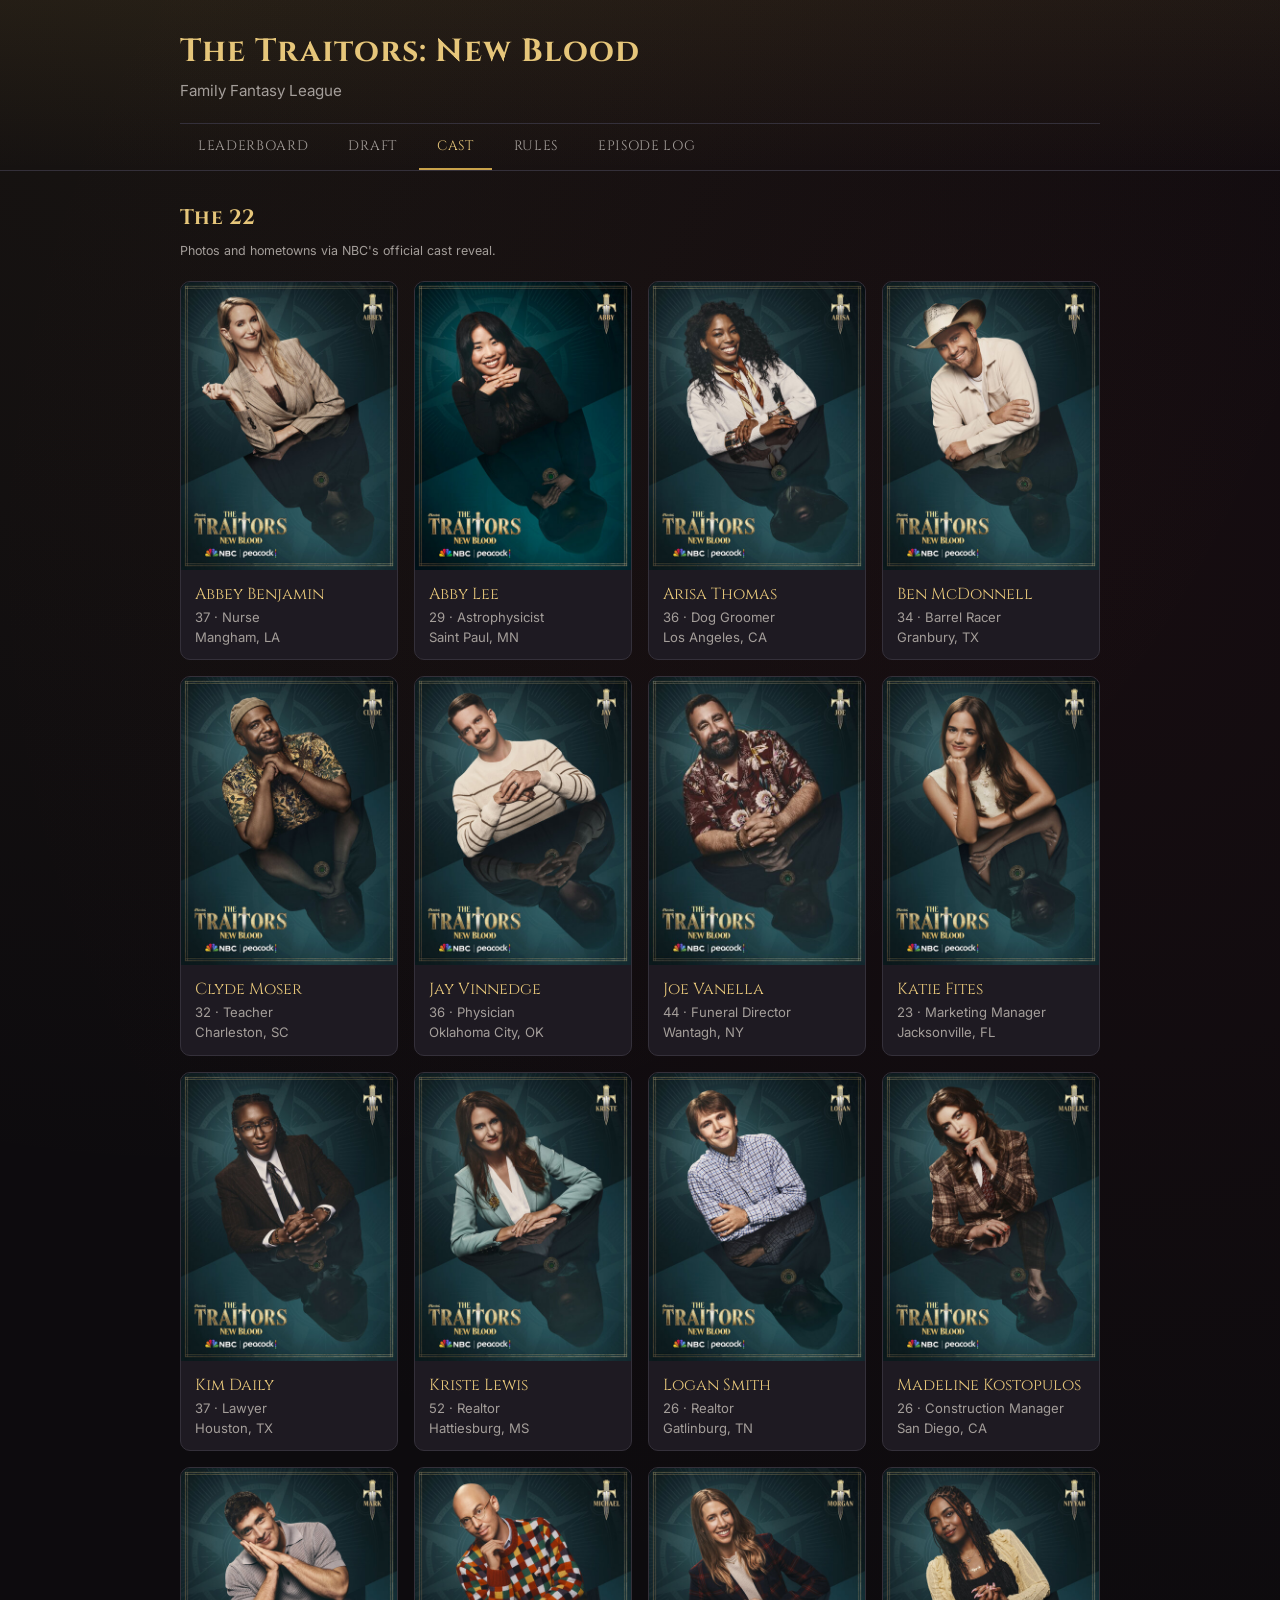
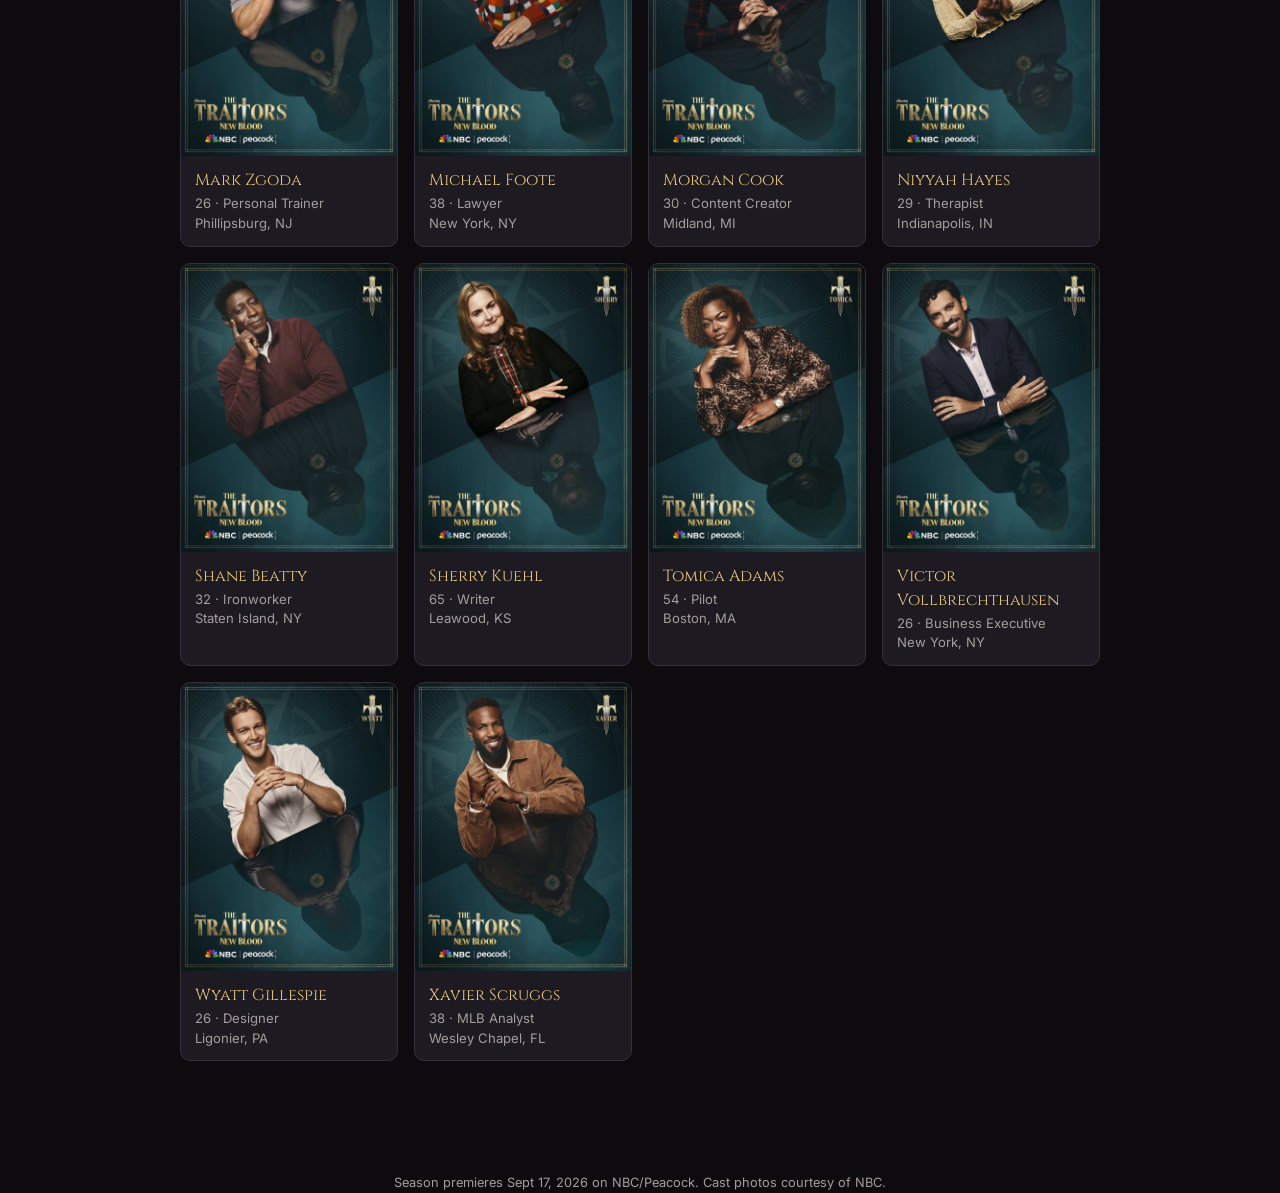
==== cast.html @ cc324342 "Add cast photos, hometowns, and a Cast profile page Downloaded and hosted NBC's official headshots f" ====
<!doctype html>
<html lang="en">
<head>
<meta charset="UTF-8">
<meta name="viewport" content="width=device-width, initial-scale=1.0">
<title>The Traitors: New Blood - Fantasy League</title>
<link rel="icon" href="data:image/svg+xml,%3Csvg xmlns='http://www.w3.org/2000/svg' viewBox='0 0 100 100'%3E%3Ctext y='.9em' font-size='90'%3E%F0%9F%97%A1%EF%B8%8F%3C/text%3E%3C/svg%3E">
<link rel="stylesheet" href="style.css">
</head>
<body>
<header class="site-header">
  <div class="wrap">
    <h1 class="site-title">The Traitors: New Blood</h1>
    <p class="site-subtitle">Family Fantasy League</p>
    <nav class="main-nav">
      <a href="index.html">Leaderboard</a>
      <a href="draft.html">Draft</a>
      <a href="cast.html" class="active">Cast</a>
      <a href="rules.html">Rules</a>
      <a href="log.html">Episode Log</a>
    </nav>
  </div>
</header>

<div class="wrap">
  <h2>The 22</h2>
  <p class="photo-credit">Photos and hometowns via NBC's official cast reveal.</p>
  <div id="cast-grid" class="cast-grid"></div>
</div>

<footer class="site-footer">Season premieres Sept 17, 2026 on NBC/Peacock. Cast photos courtesy of NBC.</footer>

<script type="module">
import { ownerName } from './js/scoring.js';

const players = await fetch('data/players.json').then(r => r.json()).then(list =>
  [...list].sort((a, b) => a.name.localeCompare(b.name))
);

document.getElementById('cast-grid').innerHTML = players.map(p => `
  <div class="cast-card">
    <div class="photo-wrap"><img src="${p.photo}" alt="${p.name}" loading="lazy"></div>
    <div class="cast-info">
      <p class="cast-name">${p.name}</p>
      <p class="cast-meta">${p.age} &middot; ${p.profession}</p>
      <p class="cast-meta">${p.hometown}</p>
      ${p.owner ? `<p class="cast-meta">Drafted by ${ownerName(p.owner)}</p>` : ''}
    </div>
  </div>
`).join('');
</script>
</body>
</html>
---- style.css ----
@import url('https://fonts.googleapis.com/css2?family=Cinzel:wght@500;700&family=Inter:wght@400;500;600;700&display=swap');

:root {
  --bg: #0d0b0e;
  --bg-raised: #17141a;
  --bg-card: #1e1a22;
  --border: #34303a;
  --gold: #c9a24b;
  --gold-bright: #e6c67a;
  --red: #a6293a;
  --green: #4f8f6b;
  --text: #ece6d8;
  --text-dim: #a49e9a;
  --font-display: 'Cinzel', Georgia, serif;
  --font-body: 'Inter', -apple-system, BlinkMacSystemFont, 'Segoe UI', sans-serif;
}

* { box-sizing: border-box; }

body {
  margin: 0;
  background: var(--bg);
  background-image:
    radial-gradient(circle at 15% 0%, rgba(201, 162, 75, 0.06), transparent 40%),
    radial-gradient(circle at 85% 20%, rgba(166, 41, 58, 0.06), transparent 45%);
  color: var(--text);
  font-family: var(--font-body);
  line-height: 1.5;
}

a { color: var(--gold-bright); }

.wrap {
  max-width: 960px;
  margin: 0 auto;
  padding: 0 20px 64px;
}

header.site-header {
  border-bottom: 1px solid var(--border);
  background: linear-gradient(180deg, rgba(201,162,75,0.08), transparent);
  margin-bottom: 32px;
}

header.site-header .wrap {
  padding-top: 28px;
  padding-bottom: 0;
}

h1.site-title {
  font-family: var(--font-display);
  font-size: 2rem;
  letter-spacing: 0.03em;
  color: var(--gold-bright);
  margin: 0 0 4px;
}

.site-subtitle {
  color: var(--text-dim);
  margin: 0 0 20px;
  font-size: 0.95rem;
}

nav.main-nav {
  display: flex;
  flex-wrap: nowrap;
  gap: 4px;
  overflow-x: auto;
  border-top: 1px solid var(--border);
}

nav.main-nav a {
  flex: 0 0 auto;
  padding: 12px 18px;
  color: var(--text-dim);
  text-decoration: none;
  font-family: var(--font-display);
  font-size: 0.85rem;
  letter-spacing: 0.05em;
  text-transform: uppercase;
  border-bottom: 2px solid transparent;
  white-space: nowrap;
}

nav.main-nav a:hover { color: var(--gold-bright); }

nav.main-nav a.active {
  color: var(--gold-bright);
  border-bottom-color: var(--gold);
}

h2 {
  font-family: var(--font-display);
  color: var(--gold-bright);
  font-size: 1.3rem;
  letter-spacing: 0.02em;
  margin: 40px 0 16px;
}

h2:first-of-type { margin-top: 0; }

.card {
  background: var(--bg-card);
  border: 1px solid var(--border);
  border-radius: 8px;
  padding: 20px;
}

.owner-grid {
  display: grid;
  grid-template-columns: repeat(auto-fit, minmax(260px, 1fr));
  gap: 16px;
}

.owner-card {
  background: var(--bg-card);
  border: 1px solid var(--border);
  border-radius: 10px;
  padding: 20px;
}

.owner-card.leader {
  border-color: var(--gold);
  box-shadow: 0 0 0 1px var(--gold) inset;
}

.owner-card h3 {
  font-family: var(--font-display);
  color: var(--gold-bright);
  margin: 0 0 2px;
  font-size: 1.15rem;
}

.owner-score {
  font-family: var(--font-display);
  font-size: 2rem;
  color: var(--text);
  margin: 4px 0 14px;
}

.owner-score .unit { font-size: 1rem; color: var(--text-dim); margin-left: 4px; }

.roster-list {
  list-style: none;
  margin: 0;
  padding: 0;
  display: flex;
  flex-direction: column;
  gap: 6px;
}

.roster-list li {
  display: flex;
  align-items: center;
  justify-content: space-between;
  gap: 8px;
  padding: 6px 0;
  border-bottom: 1px solid var(--border);
  font-size: 0.9rem;
}

.roster-list li:last-child { border-bottom: none; }

.roster-list .pwho {
  display: flex;
  align-items: center;
  gap: 10px;
  min-width: 0;
}

.avatar {
  width: 30px;
  height: 30px;
  border-radius: 50%;
  object-fit: cover;
  object-position: top center;
  flex: 0 0 auto;
  border: 1px solid var(--border);
}

.roster-list .pname { color: var(--text); }
.roster-list .pname.eliminated { color: var(--text-dim); text-decoration: line-through; }
.roster-list .ppoints { color: var(--gold-bright); font-variant-numeric: tabular-nums; }
.roster-list .ppoints.negative { color: var(--red); }

.empty-state {
  color: var(--text-dim);
  font-style: italic;
  padding: 24px;
  text-align: center;
  border: 1px dashed var(--border);
  border-radius: 8px;
}

table.rules-table {
  width: 100%;
  border-collapse: collapse;
  margin: 16px 0 32px;
}

table.rules-table th, table.rules-table td {
  text-align: left;
  padding: 10px 12px;
  border-bottom: 1px solid var(--border);
}

table.rules-table th {
  color: var(--text-dim);
  font-weight: 600;
  font-size: 0.8rem;
  text-transform: uppercase;
  letter-spacing: 0.04em;
}

table.rules-table td.points {
  font-variant-numeric: tabular-nums;
  text-align: right;
  color: var(--gold-bright);
  white-space: nowrap;
}

table.rules-table td.points.negative { color: var(--red); }

.prose p { margin: 0 0 14px; color: var(--text); }
.prose ul { margin: 0 0 14px; padding-left: 22px; }
.prose li { margin-bottom: 6px; }

/* Draft page */
.draft-status {
  display: flex;
  align-items: center;
  justify-content: space-between;
  flex-wrap: wrap;
  gap: 12px;
  margin-bottom: 20px;
}

.on-the-clock {
  font-family: var(--font-display);
  font-size: 1.1rem;
}

.on-the-clock .owner-name { color: var(--gold-bright); }

.btn {
  font-family: var(--font-body);
  font-size: 0.85rem;
  font-weight: 600;
  padding: 9px 16px;
  border-radius: 6px;
  border: 1px solid var(--border);
  background: var(--bg-raised);
  color: var(--text);
  cursor: pointer;
}

.btn:hover { border-color: var(--gold); color: var(--gold-bright); }
.btn:disabled { opacity: 0.4; cursor: not-allowed; }

.btn.primary { border-color: var(--gold); color: var(--gold-bright); }

.draft-board {
  display: grid;
  grid-template-columns: repeat(auto-fit, minmax(220px, 1fr));
  gap: 16px;
  margin-bottom: 32px;
}

.pool-grid {
  display: grid;
  grid-template-columns: repeat(auto-fill, minmax(220px, 1fr));
  gap: 10px;
}

.pool-card {
  display: flex;
  align-items: center;
  gap: 12px;
  background: var(--bg-card);
  border: 1px solid var(--border);
  border-radius: 8px;
  padding: 10px 14px;
  cursor: pointer;
  text-align: left;
}

.pool-card:hover { border-color: var(--gold); }

.pool-card .thumb {
  width: 44px;
  height: 44px;
  border-radius: 50%;
  object-fit: cover;
  object-position: top center;
  flex: 0 0 auto;
  border: 1px solid var(--border);
}

.pool-card .pinfo { min-width: 0; }

.pool-card .pname {
  display: block;
  font-weight: 600;
  color: var(--text);
}

.pool-card .pmeta {
  display: block;
  font-size: 0.8rem;
  color: var(--text-dim);
  margin-top: 2px;
}

/* Cast profile page */
.cast-grid {
  display: grid;
  grid-template-columns: repeat(auto-fill, minmax(190px, 1fr));
  gap: 16px;
}

.cast-card {
  background: var(--bg-card);
  border: 1px solid var(--border);
  border-radius: 10px;
  overflow: hidden;
}

.cast-card .photo-wrap {
  width: 100%;
  aspect-ratio: 3 / 4;
  overflow: hidden;
  background: var(--bg-raised);
}

.cast-card img {
  width: 100%;
  height: 100%;
  object-fit: cover;
  object-position: top center;
  display: block;
}

.cast-card .cast-info { padding: 12px 14px; }

.cast-card .cast-name {
  font-family: var(--font-display);
  color: var(--gold-bright);
  font-size: 1rem;
  margin: 0 0 2px;
}

.cast-card .cast-meta {
  color: var(--text-dim);
  font-size: 0.82rem;
  margin: 0;
}

.photo-credit {
  color: var(--text-dim);
  font-size: 0.78rem;
  margin: -8px 0 20px;
}

.actions-row {
  display: flex;
  gap: 10px;
  flex-wrap: wrap;
  margin: 20px 0;
}

/* Log page */
.log-list { display: flex; flex-direction: column; gap: 10px; }

.log-episode {
  font-family: var(--font-display);
  color: var(--gold-bright);
  font-size: 1.1rem;
  margin: 28px 0 10px;
}

.log-row {
  display: flex;
  justify-content: space-between;
  gap: 12px;
  padding: 10px 14px;
  background: var(--bg-card);
  border: 1px solid var(--border);
  border-radius: 6px;
  font-size: 0.9rem;
}

.log-row .lp { font-weight: 600; }
.log-row .le { color: var(--text-dim); }
.log-row .lpts { font-variant-numeric: tabular-nums; color: var(--gold-bright); white-space: nowrap; }
.log-row .lpts.negative { color: var(--red); }

footer.site-footer {
  text-align: center;
  color: var(--text-dim);
  font-size: 0.8rem;
  margin-top: 48px;
}
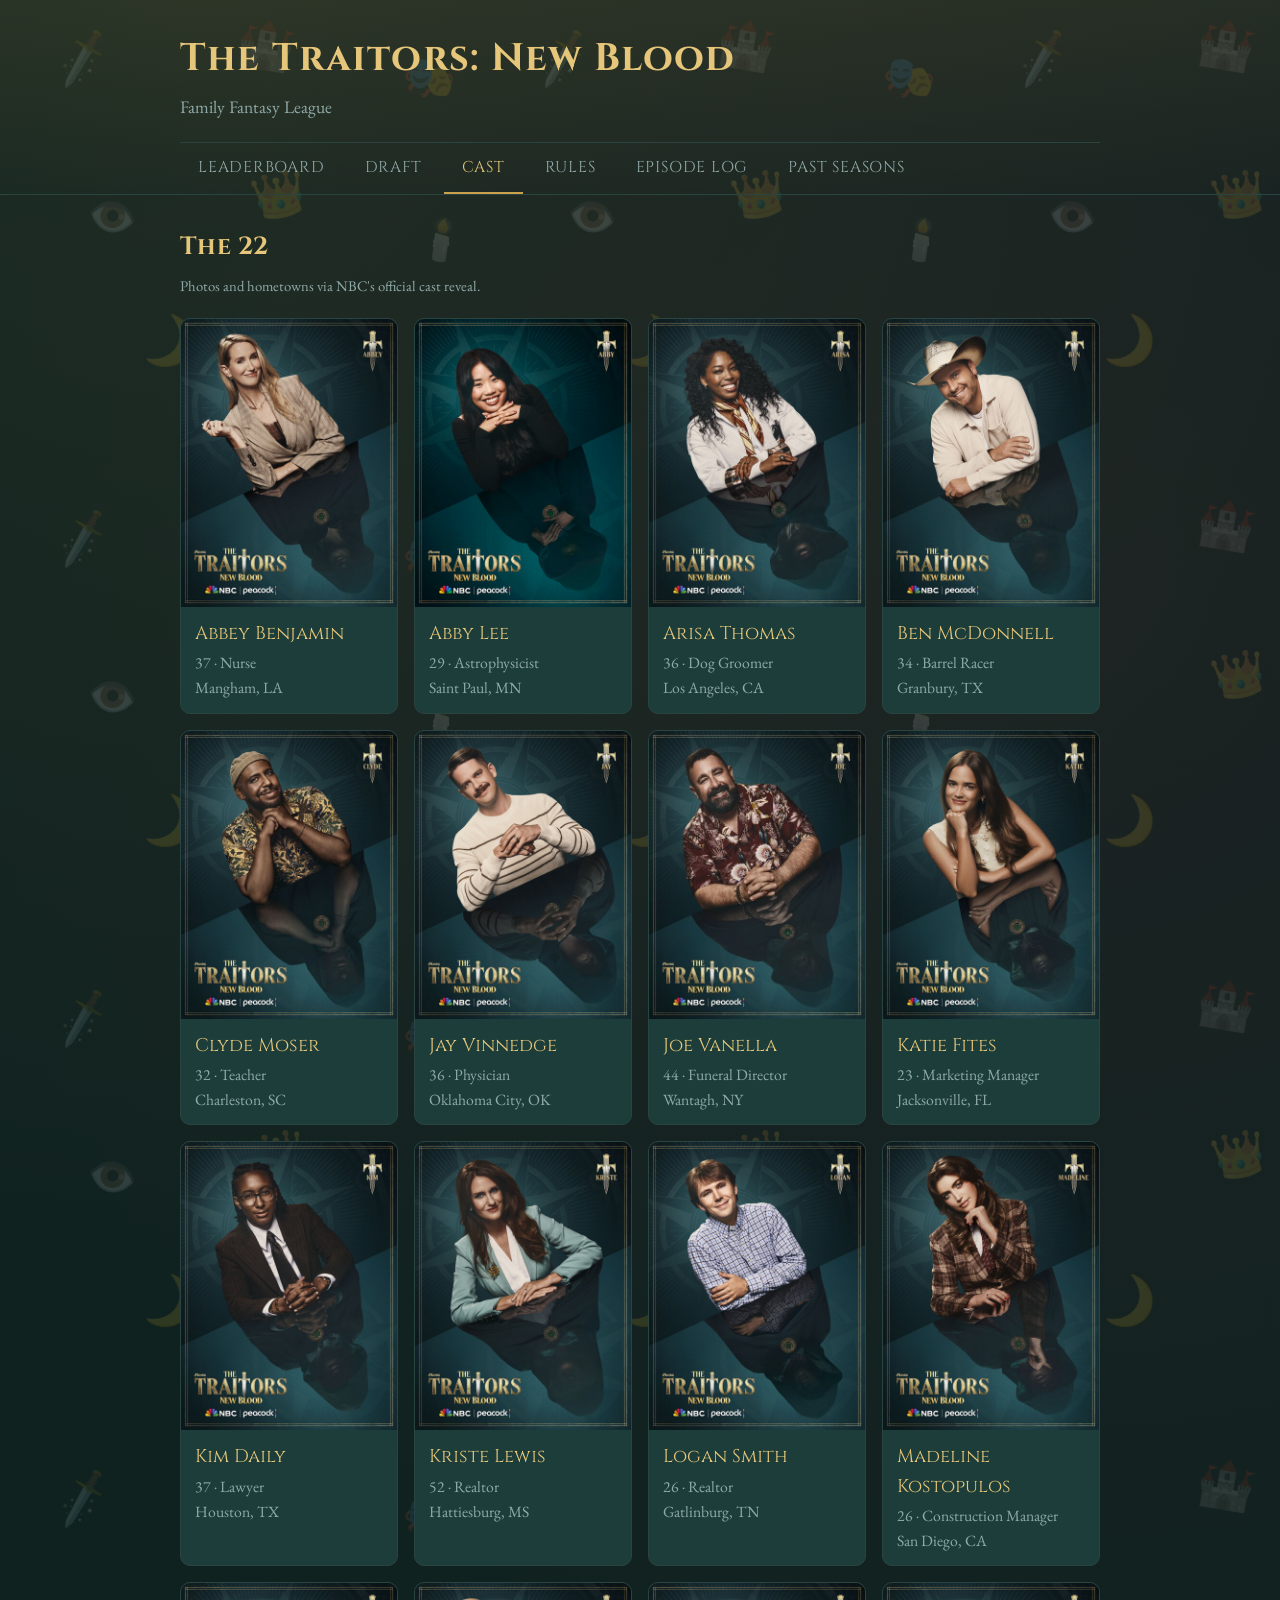
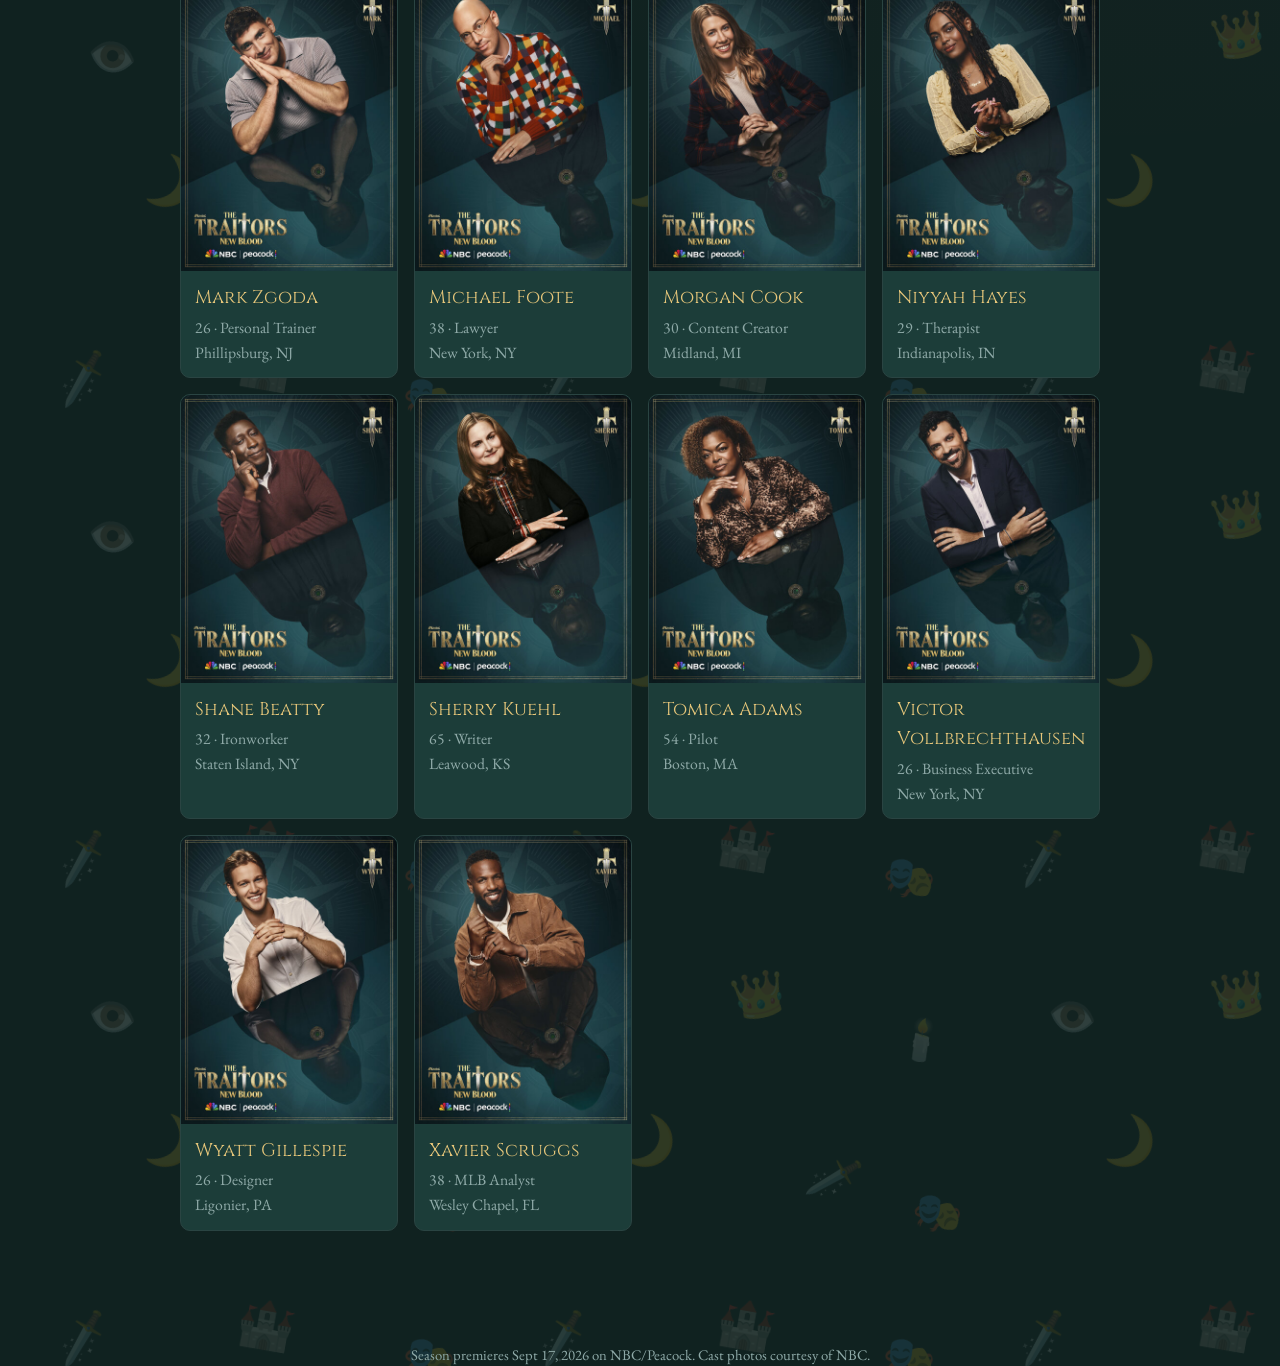
==== commit a1cfc37a: "Replace history.html with an All Seasons combined leaderboard tab season.html is now the single hub:" ====
--- a/cast.html
+++ b/cast.html
@@ -18,6 +18,7 @@
       <a href="cast.html" class="active">Cast</a>
       <a href="rules.html">Rules</a>
       <a href="log.html">Episode Log</a>
+      <a href="season.html">Past Seasons</a>
     </nav>
   </div>
 </header>
--- a/style.css
+++ b/style.css
@@ -1,31 +1,35 @@
-@import url('https://fonts.googleapis.com/css2?family=Cinzel:wght@500;700&family=Inter:wght@400;500;600;700&display=swap');
+@import url('https://fonts.googleapis.com/css2?family=Cinzel:wght@500;700&family=EB+Garamond:wght@400;600;700&display=swap');
 
 :root {
-  --bg: #0d0b0e;
-  --bg-raised: #17141a;
-  --bg-card: #1e1a22;
-  --border: #34303a;
+  --bg: #102220;
+  --bg-raised: #163330;
+  --bg-card: #1c3d39;
+  --border: #2a4442;
   --gold: #c9a24b;
   --gold-bright: #e6c67a;
   --red: #a6293a;
   --green: #4f8f6b;
   --text: #ece6d8;
-  --text-dim: #a49e9a;
+  --text-dim: #8faaa8;
   --font-display: 'Cinzel', Georgia, serif;
-  --font-body: 'Inter', -apple-system, BlinkMacSystemFont, 'Segoe UI', sans-serif;
+  --font-body: 'EB Garamond', Georgia, 'Times New Roman', serif;
+  --bg-pattern: url("[data-uri]");
 }
 
 * { box-sizing: border-box; }
 
 body {
   margin: 0;
-  background: var(--bg);
+  background-color: var(--bg);
   background-image:
-    radial-gradient(circle at 15% 0%, rgba(201, 162, 75, 0.06), transparent 40%),
-    radial-gradient(circle at 85% 20%, rgba(166, 41, 58, 0.06), transparent 45%);
+    var(--bg-pattern),
+    radial-gradient(circle at 15% 0%, rgba(201, 162, 75, 0.08), transparent 40%),
+    radial-gradient(circle at 85% 20%, rgba(166, 41, 58, 0.08), transparent 45%);
+  background-repeat: repeat, no-repeat, no-repeat;
   color: var(--text);
   font-family: var(--font-body);
-  line-height: 1.5;
+  font-size: 1.2rem;
+  line-height: 1.6;
 }
 
 a { color: var(--gold-bright); }
@@ -49,7 +53,7 @@
 
 h1.site-title {
   font-family: var(--font-display);
-  font-size: 2rem;
+  font-size: 2.4rem;
   letter-spacing: 0.03em;
   color: var(--gold-bright);
   margin: 0 0 4px;
@@ -58,7 +62,7 @@
 .site-subtitle {
   color: var(--text-dim);
   margin: 0 0 20px;
-  font-size: 0.95rem;
+  font-size: 1.1rem;
 }
 
 nav.main-nav {
@@ -75,7 +79,7 @@
   color: var(--text-dim);
   text-decoration: none;
   font-family: var(--font-display);
-  font-size: 0.85rem;
+  font-size: 0.98rem;
   letter-spacing: 0.05em;
   text-transform: uppercase;
   border-bottom: 2px solid transparent;
@@ -92,7 +96,7 @@
 h2 {
   font-family: var(--font-display);
   color: var(--gold-bright);
-  font-size: 1.3rem;
+  font-size: 1.55rem;
   letter-spacing: 0.02em;
   margin: 40px 0 16px;
 }
@@ -128,17 +132,17 @@
   font-family: var(--font-display);
   color: var(--gold-bright);
   margin: 0 0 2px;
-  font-size: 1.15rem;
+  font-size: 1.3rem;
 }
 
 .owner-score {
   font-family: var(--font-display);
-  font-size: 2rem;
+  font-size: 2.3rem;
   color: var(--text);
   margin: 4px 0 14px;
 }
 
-.owner-score .unit { font-size: 1rem; color: var(--text-dim); margin-left: 4px; }
+.owner-score .unit { font-size: 1.1rem; color: var(--text-dim); margin-left: 4px; }
 
 .roster-list {
   list-style: none;
@@ -154,9 +158,9 @@
   align-items: center;
   justify-content: space-between;
   gap: 8px;
-  padding: 6px 0;
+  padding: 7px 0;
   border-bottom: 1px solid var(--border);
-  font-size: 0.9rem;
+  font-size: 1.05rem;
 }
 
 .roster-list li:last-child { border-bottom: none; }
@@ -207,7 +211,7 @@
 table.rules-table th {
   color: var(--text-dim);
   font-weight: 600;
-  font-size: 0.8rem;
+  font-size: 0.9rem;
   text-transform: uppercase;
   letter-spacing: 0.04em;
 }
@@ -237,14 +241,14 @@
 
 .on-the-clock {
   font-family: var(--font-display);
-  font-size: 1.1rem;
+  font-size: 1.3rem;
 }
 
 .on-the-clock .owner-name { color: var(--gold-bright); }
 
 .btn {
   font-family: var(--font-body);
-  font-size: 0.85rem;
+  font-size: 1rem;
   font-weight: 600;
   padding: 9px 16px;
   border-radius: 6px;
@@ -268,47 +272,57 @@
 
 .pool-grid {
   display: grid;
-  grid-template-columns: repeat(auto-fill, minmax(220px, 1fr));
-  gap: 10px;
+  grid-template-columns: repeat(auto-fill, minmax(280px, 1fr));
+  gap: 16px;
 }
 
 .pool-card {
   display: flex;
-  align-items: center;
-  gap: 12px;
+  flex-direction: column;
+  align-items: stretch;
   background: var(--bg-card);
   border: 1px solid var(--border);
-  border-radius: 8px;
-  padding: 10px 14px;
+  border-radius: 10px;
+  padding: 0;
+  overflow: hidden;
   cursor: pointer;
   text-align: left;
 }
 
 .pool-card:hover { border-color: var(--gold); }
 
-.pool-card .thumb {
-  width: 44px;
-  height: 44px;
-  border-radius: 50%;
+.pool-card .photo-wrap {
+  width: 100%;
+  aspect-ratio: 3 / 4;
+  overflow: hidden;
+  background: var(--bg-raised);
+}
+
+.pool-card .photo-wrap img {
+  width: 100%;
+  height: 100%;
   object-fit: cover;
   object-position: top center;
-  flex: 0 0 auto;
-  border: 1px solid var(--border);
-}
-
-.pool-card .pinfo { min-width: 0; }
+  display: block;
+}
+
+.pool-card .pinfo {
+  min-width: 0;
+  padding: 12px 14px;
+}
 
 .pool-card .pname {
   display: block;
   font-weight: 600;
   color: var(--text);
+  font-size: 1.2rem;
 }
 
 .pool-card .pmeta {
   display: block;
-  font-size: 0.8rem;
-  color: var(--text-dim);
-  margin-top: 2px;
+  font-size: 1rem;
+  color: var(--text-dim);
+  margin-top: 3px;
 }
 
 /* Cast profile page */
@@ -345,19 +359,19 @@
 .cast-card .cast-name {
   font-family: var(--font-display);
   color: var(--gold-bright);
-  font-size: 1rem;
+  font-size: 1.15rem;
   margin: 0 0 2px;
 }
 
 .cast-card .cast-meta {
   color: var(--text-dim);
-  font-size: 0.82rem;
+  font-size: 0.98rem;
   margin: 0;
 }
 
 .photo-credit {
   color: var(--text-dim);
-  font-size: 0.78rem;
+  font-size: 0.92rem;
   margin: -8px 0 20px;
 }
 
@@ -374,7 +388,7 @@
 .log-episode {
   font-family: var(--font-display);
   color: var(--gold-bright);
-  font-size: 1.1rem;
+  font-size: 1.35rem;
   margin: 28px 0 10px;
 }
 
@@ -386,7 +400,7 @@
   background: var(--bg-card);
   border: 1px solid var(--border);
   border-radius: 6px;
-  font-size: 0.9rem;
+  font-size: 1.05rem;
 }
 
 .log-row .lp { font-weight: 600; }
@@ -397,6 +411,96 @@
 footer.site-footer {
   text-align: center;
   color: var(--text-dim);
-  font-size: 0.8rem;
+  font-size: 0.92rem;
   margin-top: 48px;
 }
+
+/* Past Seasons */
+.season-grid {
+  display: grid;
+  grid-template-columns: repeat(auto-fit, minmax(260px, 1fr));
+  gap: 16px;
+}
+
+.season-card {
+  display: block;
+  background: var(--bg-card);
+  border: 1px solid var(--border);
+  border-radius: 10px;
+  padding: 20px;
+  text-decoration: none;
+  color: inherit;
+}
+
+.season-card:hover { border-color: var(--gold); }
+
+.season-card h3 {
+  font-family: var(--font-display);
+  color: var(--gold-bright);
+  margin: 0 0 8px;
+  font-size: 1.2rem;
+}
+
+.season-card .winners { color: var(--text); font-weight: 600; margin: 0 0 6px; }
+.season-card .note { color: var(--text-dim); margin: 0; font-size: 0.95rem; }
+
+.season-tabs {
+  display: flex;
+  flex-wrap: nowrap;
+  overflow-x: auto;
+  gap: 8px;
+  margin-bottom: 24px;
+}
+
+.season-tabs a {
+  flex: 0 0 auto;
+  padding: 8px 16px;
+  border: 1px solid var(--border);
+  border-radius: 20px;
+  color: var(--text-dim);
+  text-decoration: none;
+  font-family: var(--font-display);
+  font-size: 0.9rem;
+  white-space: nowrap;
+}
+
+.season-tabs a.active {
+  color: var(--gold-bright);
+  border-color: var(--gold);
+}
+
+table.history-table {
+  width: 100%;
+  border-collapse: collapse;
+  margin: 16px 0 32px;
+}
+
+table.history-table th, table.history-table td {
+  text-align: left;
+  padding: 10px 12px;
+  border-bottom: 1px solid var(--border);
+}
+
+table.history-table th {
+  color: var(--text-dim);
+  font-weight: 600;
+  font-size: 0.85rem;
+  text-transform: uppercase;
+  letter-spacing: 0.04em;
+}
+
+table.history-table td.rank { color: var(--text-dim); font-variant-numeric: tabular-nums; }
+table.history-table td.score { font-variant-numeric: tabular-nums; color: var(--gold-bright); text-align: right; font-weight: 600; }
+table.history-table tr.winner-row { background: rgba(201, 162, 75, 0.08); }
+
+.role-badge {
+  display: inline-block;
+  padding: 2px 9px;
+  border-radius: 20px;
+  font-size: 0.82rem;
+  border: 1px solid var(--border);
+  color: var(--text-dim);
+}
+
+.role-badge.traitor { color: var(--red); border-color: var(--red); }
+.role-badge.recruited { color: var(--gold-bright); border-color: var(--gold); }
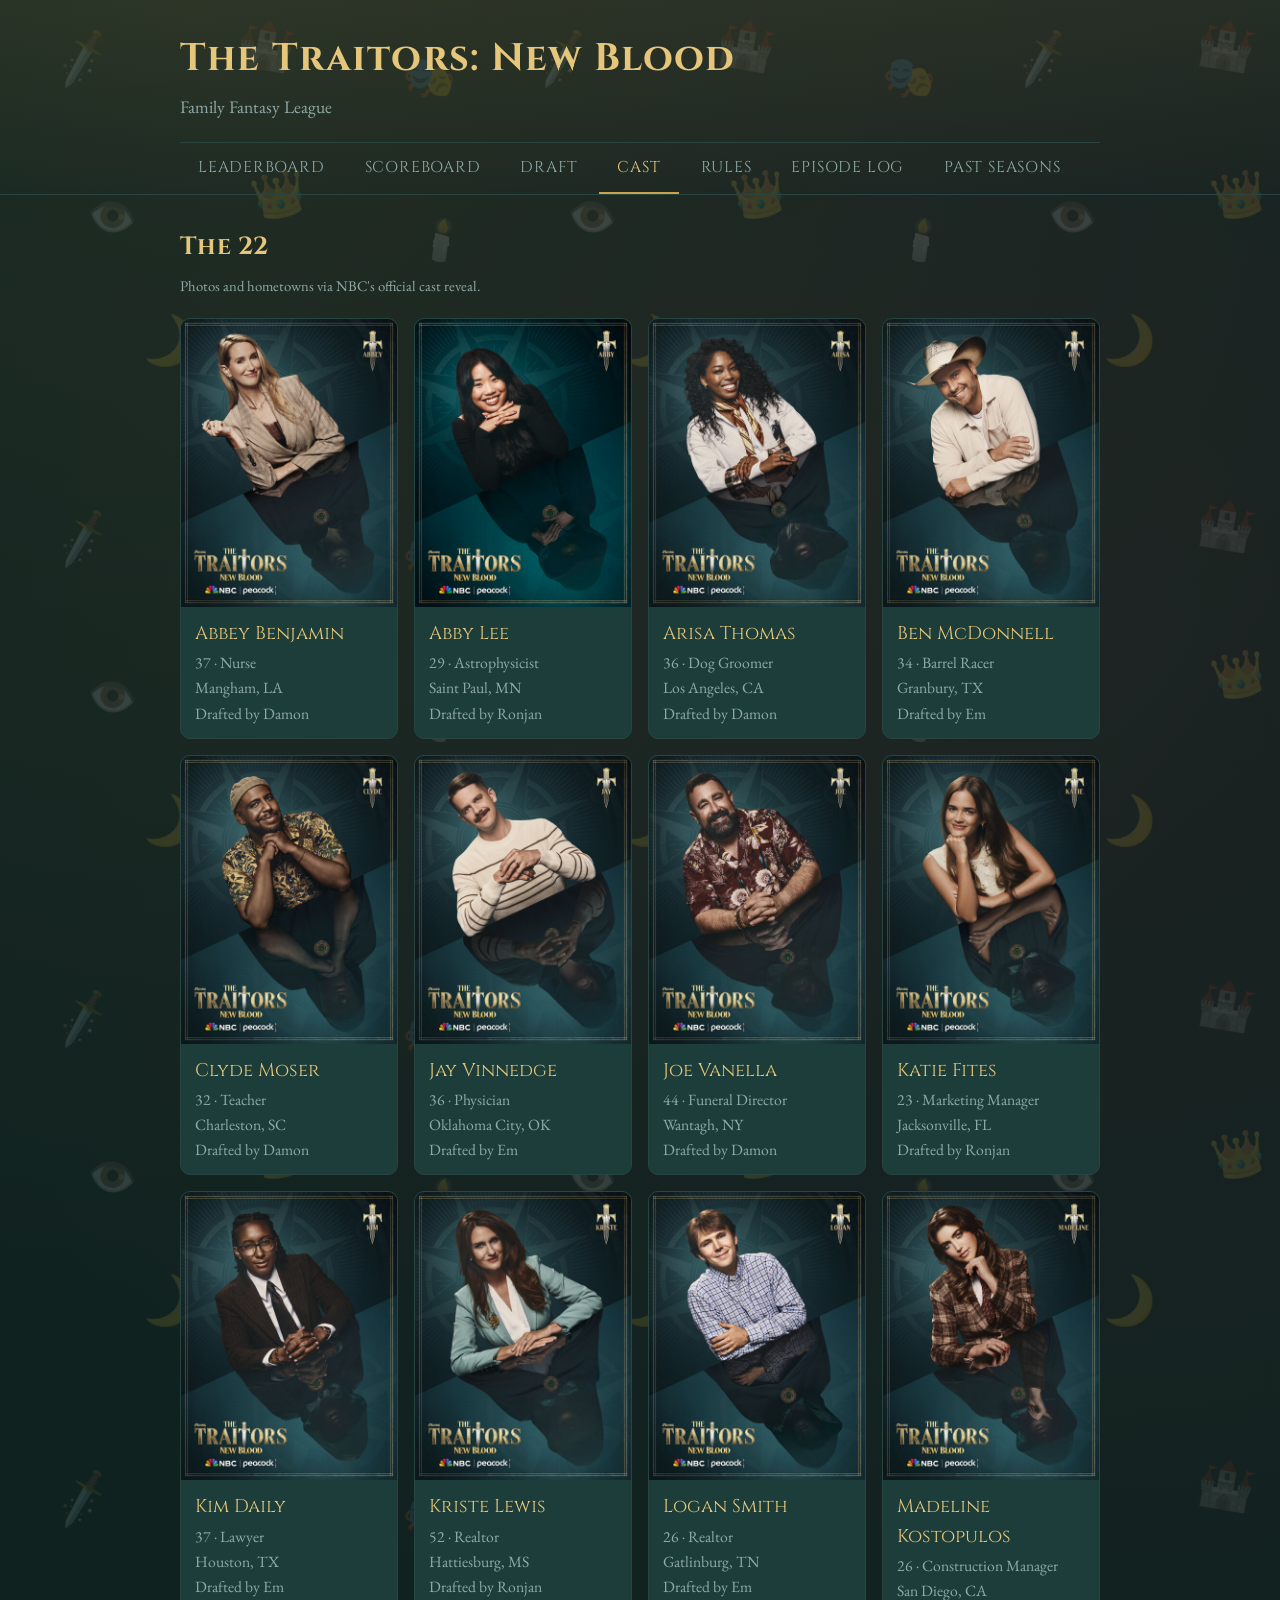
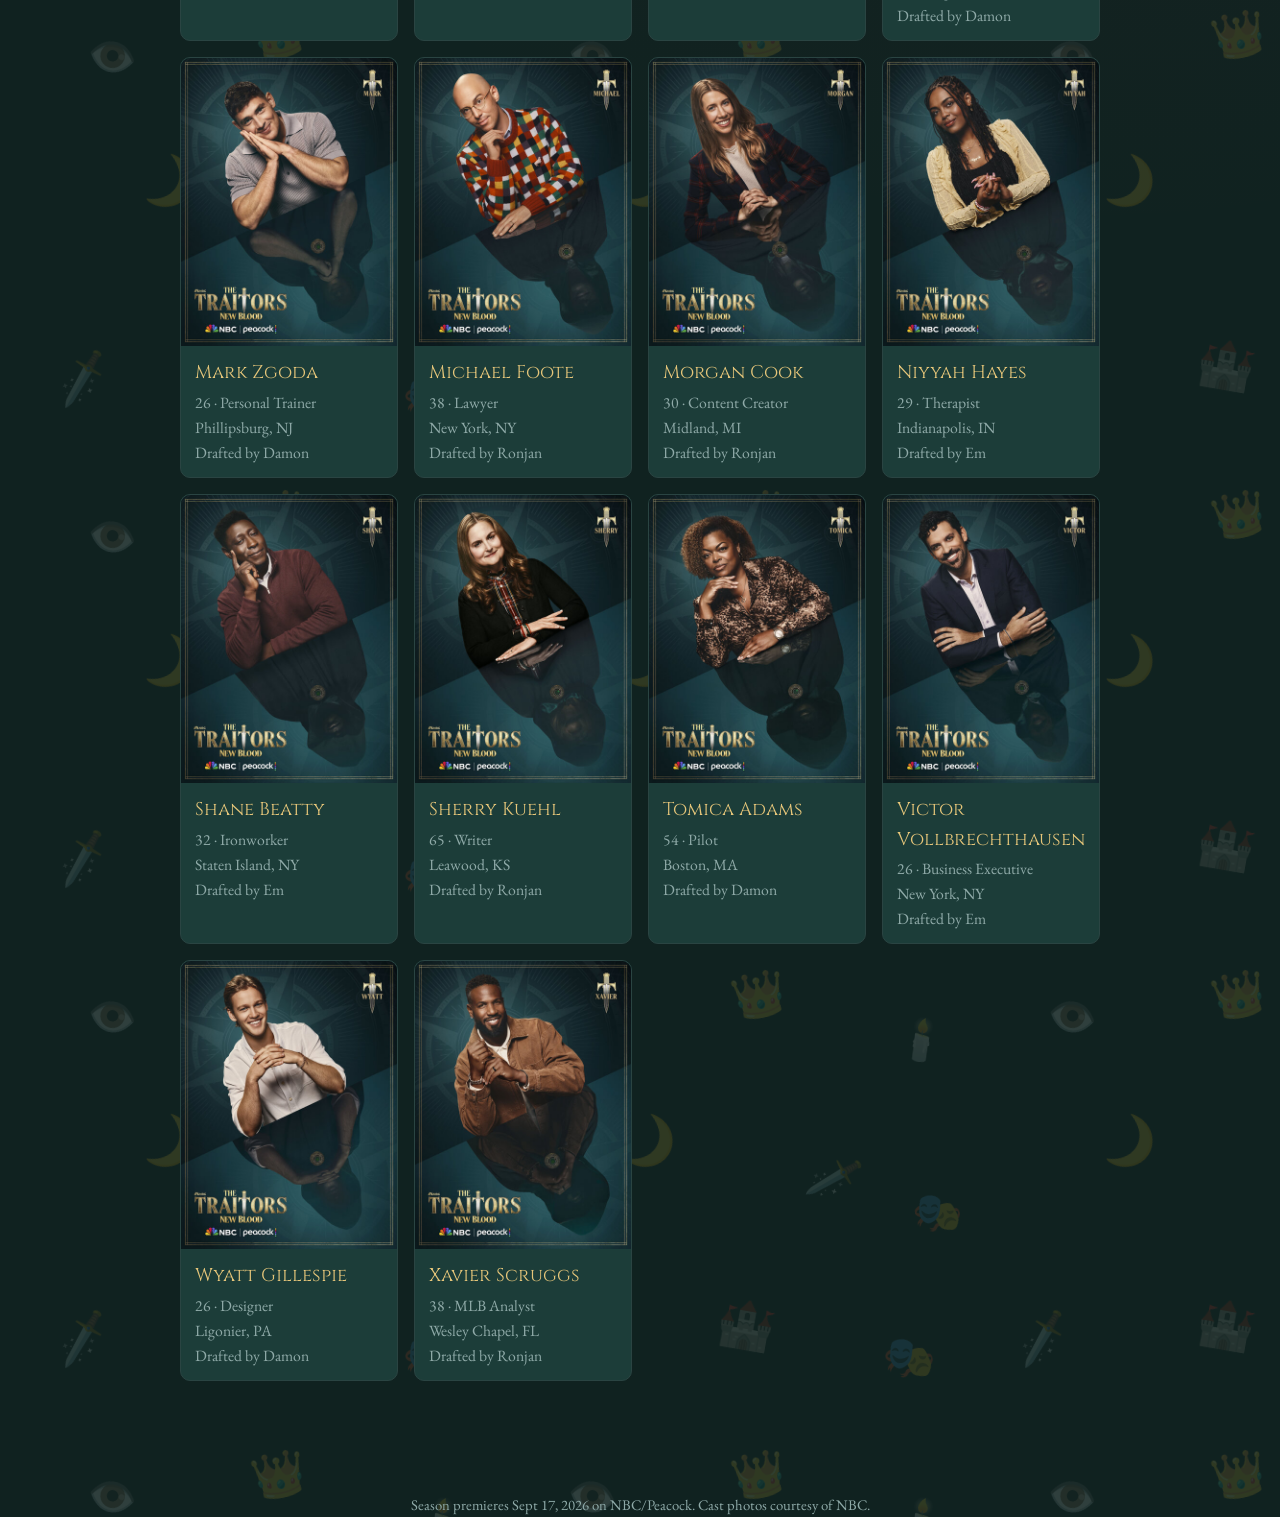
==== commit c2bb7700: "Add a Scoreboard page: cumulative owner points by episode as a line graph New scoreboard.html plots " ====
--- a/cast.html
+++ b/cast.html
@@ -14,6 +14,7 @@
     <p class="site-subtitle">Family Fantasy League</p>
     <nav class="main-nav">
       <a href="index.html">Leaderboard</a>
+      <a href="scoreboard.html">Scoreboard</a>
       <a href="draft.html">Draft</a>
       <a href="cast.html" class="active">Cast</a>
       <a href="rules.html">Rules</a>
--- a/style.css
+++ b/style.css
@@ -492,6 +492,9 @@
 table.history-table td.rank { color: var(--text-dim); font-variant-numeric: tabular-nums; }
 table.history-table td.score { font-variant-numeric: tabular-nums; color: var(--gold-bright); text-align: right; font-weight: 600; }
 table.history-table tr.winner-row { background: rgba(201, 162, 75, 0.08); }
+table.history-table td.pname { white-space: nowrap; }
+
+.table-scroll { overflow-x: auto; }
 
 .role-badge {
   display: inline-block;
@@ -504,3 +507,112 @@
 
 .role-badge.traitor { color: var(--red); border-color: var(--red); }
 .role-badge.recruited { color: var(--gold-bright); border-color: var(--gold); }
+
+/* Draft summary (post-draft) */
+.summary-pick {
+  display: flex;
+  align-items: center;
+  gap: 14px;
+  padding: 12px 0;
+  border-bottom: 1px solid var(--border);
+}
+
+.summary-pick:last-child { border-bottom: none; }
+
+.summary-pick .thumb {
+  width: 52px;
+  height: 52px;
+  border-radius: 10px;
+  object-fit: cover;
+  object-position: top center;
+  flex: 0 0 auto;
+  border: 1px solid var(--border);
+}
+
+.summary-pick .info { min-width: 0; flex: 1; }
+.summary-pick .pname { display: block; font-weight: 600; color: var(--text); }
+.summary-pick .pmeta { display: block; font-size: 0.85rem; color: var(--text-dim); margin-top: 2px; }
+.summary-pick .pickno { flex: 0 0 auto; font-family: var(--font-display); color: var(--gold-bright); font-size: 0.95rem; }
+
+/* Scoreboard chart */
+.scoreboard-chart {
+  position: relative;
+  margin-bottom: 8px;
+}
+
+.scoreboard-svg {
+  width: 100%;
+  height: auto;
+  display: block;
+  font-family: var(--font-body);
+  overflow: visible;
+}
+
+.scoreboard-svg .grid-line { stroke: var(--border); stroke-width: 1; }
+.scoreboard-svg .axis-label { fill: var(--text-dim); font-size: 11px; }
+.scoreboard-svg .end-label { fill: var(--text); font-size: 12px; font-weight: 600; dominant-baseline: middle; }
+.scoreboard-svg .leader-line { stroke: var(--text-dim); stroke-width: 1; }
+.scoreboard-svg .crosshair { stroke: var(--text-dim); stroke-width: 1; stroke-dasharray: 3 3; }
+
+.chart-legend {
+  display: flex;
+  flex-wrap: wrap;
+  gap: 16px;
+  margin-top: 14px;
+  padding-top: 14px;
+  border-top: 1px solid var(--border);
+}
+
+.legend-item {
+  display: flex;
+  align-items: center;
+  gap: 7px;
+  color: var(--text-dim);
+  font-size: 0.95rem;
+}
+
+.legend-swatch {
+  display: inline-block;
+  width: 16px;
+  height: 3px;
+  border-radius: 2px;
+}
+
+.chart-tooltip {
+  position: absolute;
+  background: var(--bg-raised);
+  border: 1px solid var(--border);
+  border-radius: 6px;
+  padding: 8px 10px;
+  pointer-events: none;
+  min-width: 130px;
+  box-shadow: 0 4px 12px rgba(0,0,0,0.35);
+}
+
+.chart-tooltip .tt-title {
+  font-family: var(--font-display);
+  color: var(--gold-bright);
+  font-size: 0.88rem;
+  margin-bottom: 6px;
+}
+
+.chart-tooltip .tt-row {
+  display: flex;
+  align-items: center;
+  gap: 7px;
+  font-size: 0.92rem;
+  padding: 2px 0;
+}
+
+.chart-tooltip .tt-key {
+  display: inline-block;
+  width: 12px;
+  height: 3px;
+  border-radius: 2px;
+  flex: 0 0 auto;
+}
+
+.chart-tooltip .tt-name { color: var(--text-dim); flex: 1; }
+.chart-tooltip .tt-val { color: var(--text); font-weight: 600; font-variant-numeric: tabular-nums; }
+
+table.history-table td.score.negative { color: var(--red); }
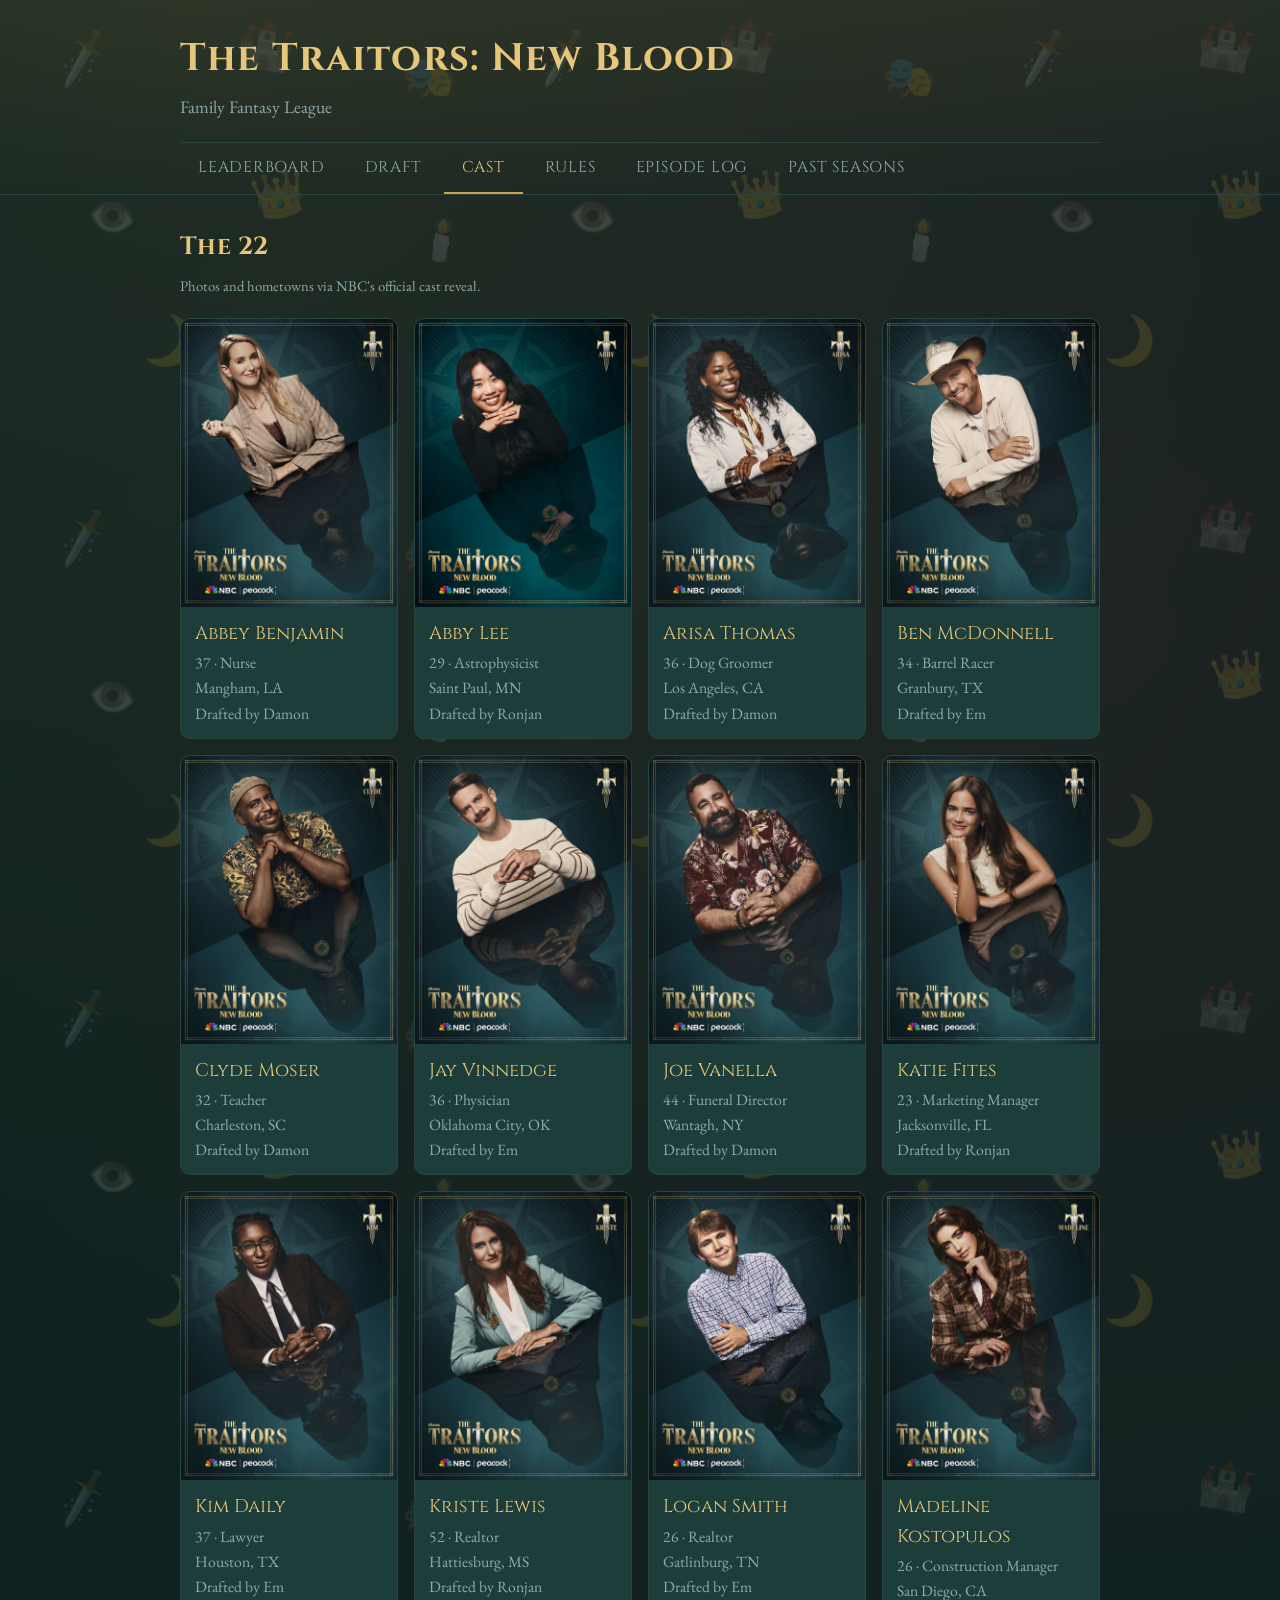
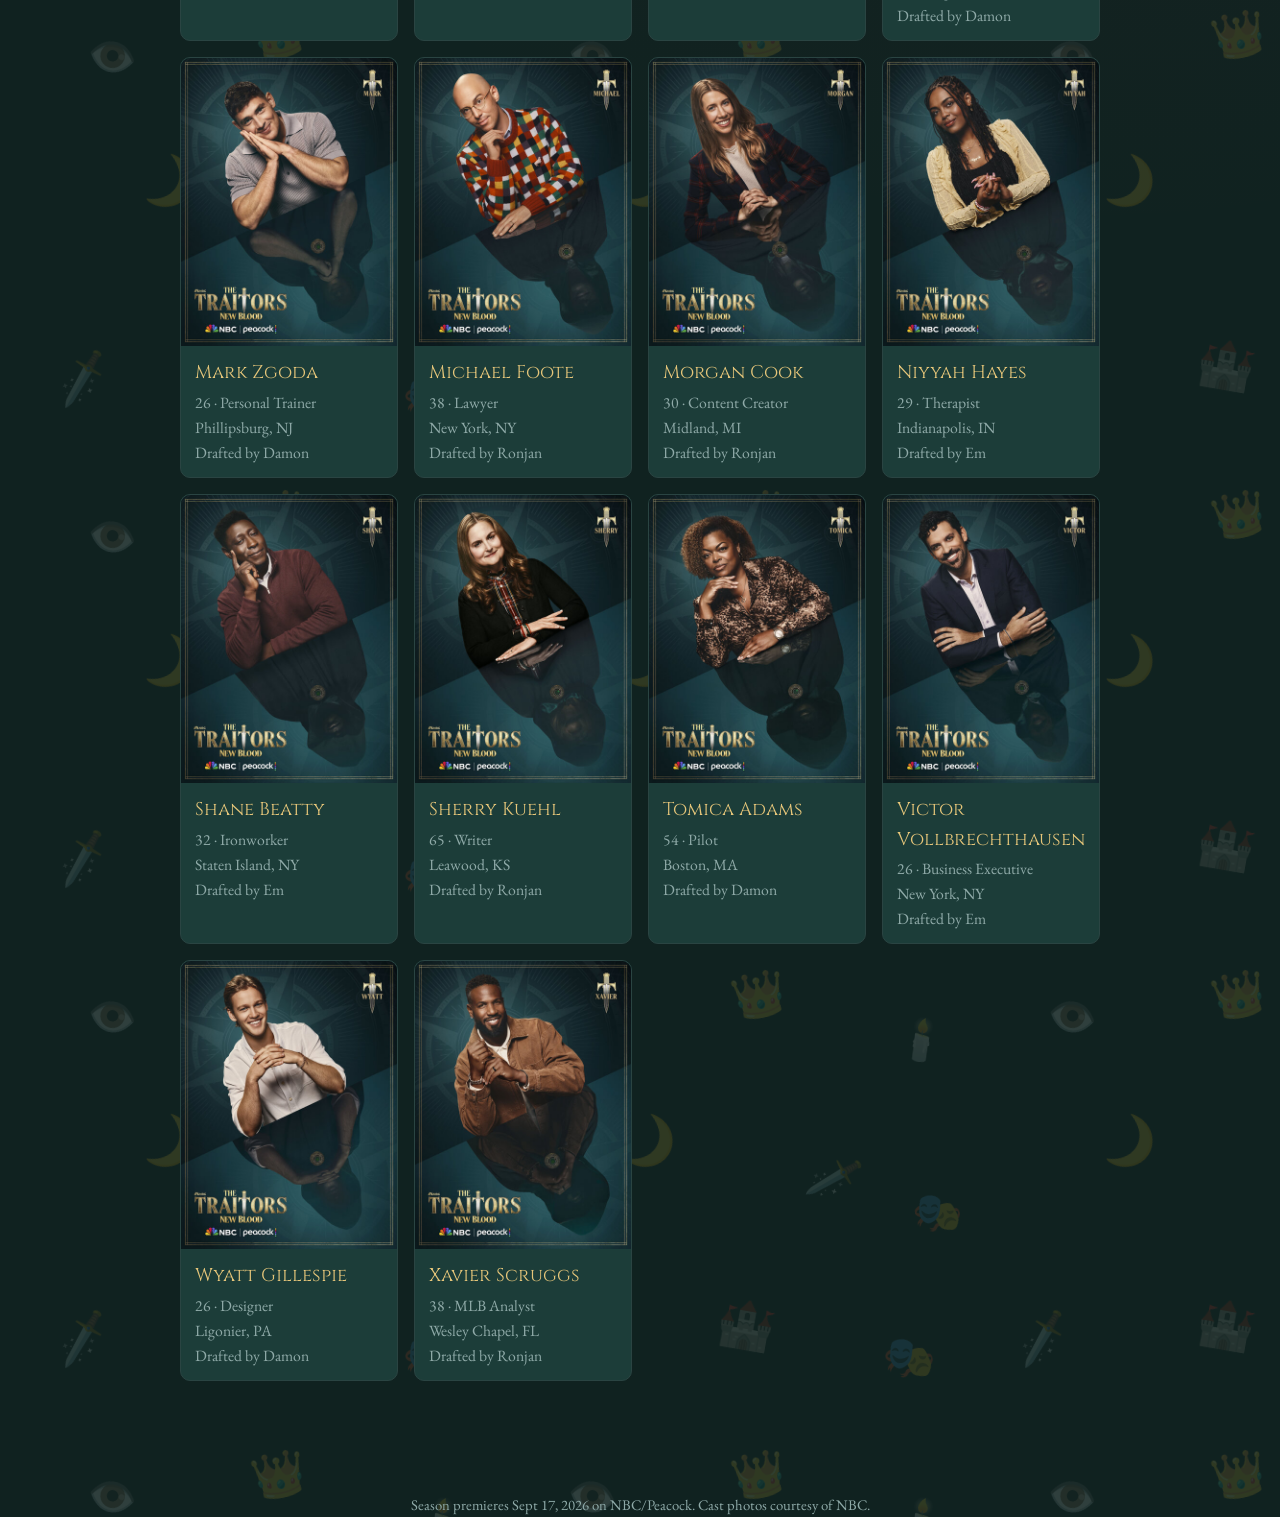
==== commit ce1f987b: "Merge Scoreboard into Leaderboard, owner colors, roster counts in Weekly Points Ronjan's feedback: h" ====
--- a/cast.html
+++ b/cast.html
@@ -14,7 +14,6 @@
     <p class="site-subtitle">Family Fantasy League</p>
     <nav class="main-nav">
       <a href="index.html">Leaderboard</a>
-      <a href="scoreboard.html">Scoreboard</a>
       <a href="draft.html">Draft</a>
       <a href="cast.html" class="active">Cast</a>
       <a href="rules.html">Rules</a>
--- a/style.css
+++ b/style.css
@@ -119,6 +119,7 @@
 .owner-card {
   background: var(--bg-card);
   border: 1px solid var(--border);
+  border-top: 3px solid var(--owner-color, var(--border));
   border-radius: 10px;
   padding: 20px;
 }
@@ -130,7 +131,7 @@
 
 .owner-card h3 {
   font-family: var(--font-display);
-  color: var(--gold-bright);
+  color: var(--owner-color, var(--gold-bright));
   margin: 0 0 2px;
   font-size: 1.3rem;
 }
@@ -616,3 +617,13 @@
 .chart-tooltip .tt-val { color: var(--text); font-weight: 600; font-variant-numeric: tabular-nums; }
 
 table.history-table td.score.negative { color: var(--red); }
+
+.wk-pts { display: block; }
+.wk-roster {
+  display: block;
+  font-weight: 400;
+  font-size: 0.78rem;
+  color: var(--text-dim);
+  font-variant-numeric: tabular-nums;
+  margin-top: 2px;
+}
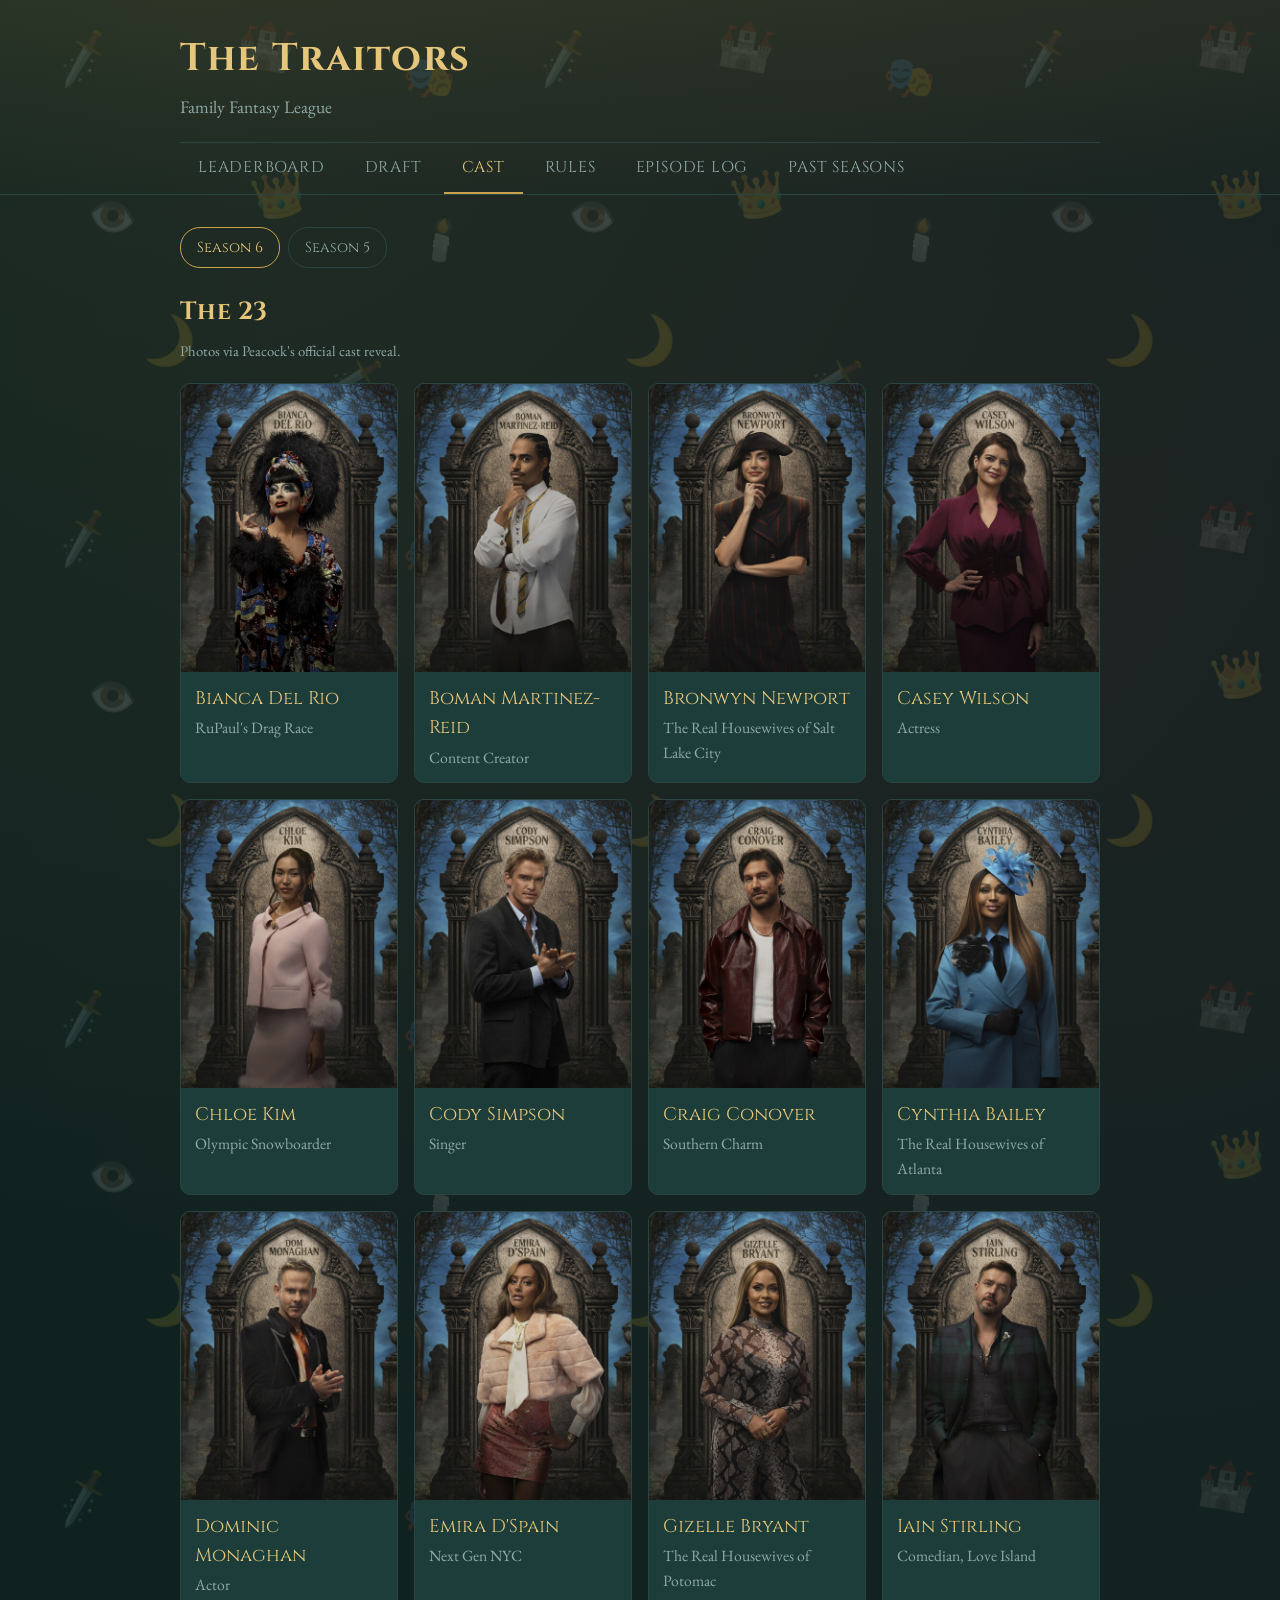
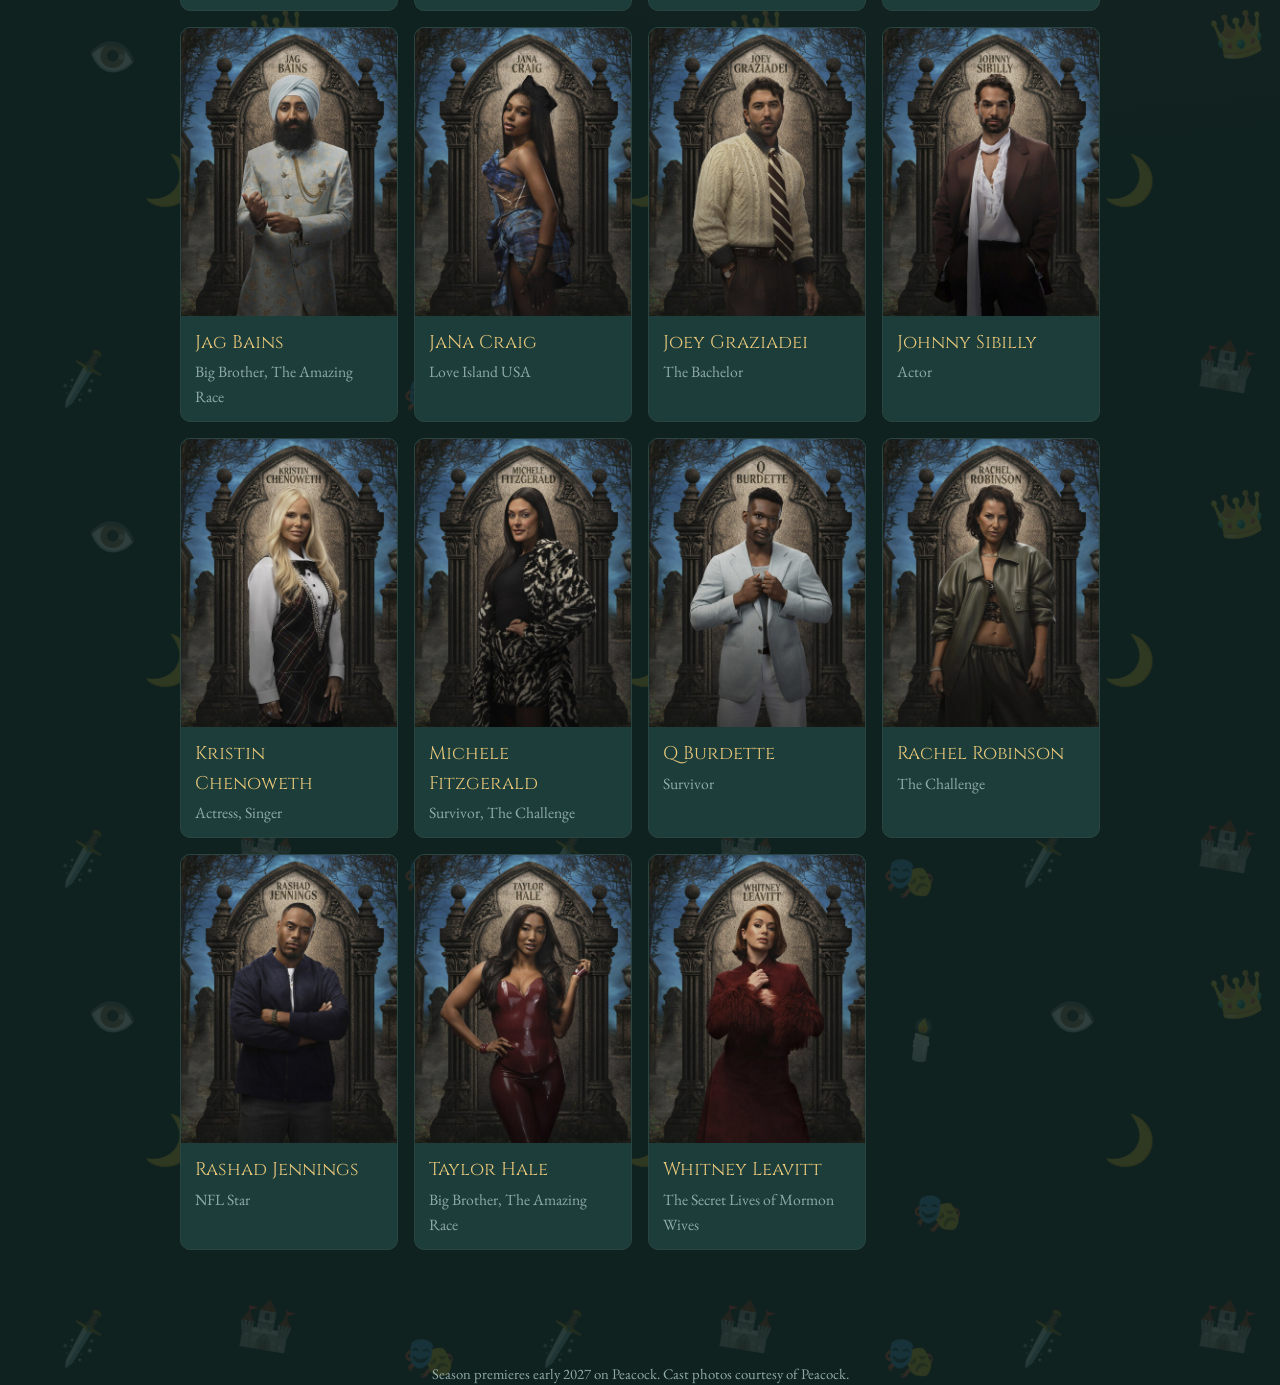
==== commit 33b26bee: "Retool for multiple league seasons; add Season 6 cast Per-season data (data/seasons/N) and photos (i" ====
--- a/cast.html
+++ b/cast.html
@@ -3,14 +3,14 @@
 <head>
 <meta charset="UTF-8">
 <meta name="viewport" content="width=device-width, initial-scale=1.0">
-<title>The Traitors: New Blood - Fantasy League</title>
+<title>The Traitors - Fantasy League</title>
 <link rel="icon" href="data:image/svg+xml,%3Csvg xmlns='http://www.w3.org/2000/svg' viewBox='0 0 100 100'%3E%3Ctext y='.9em' font-size='90'%3E%F0%9F%97%A1%EF%B8%8F%3C/text%3E%3C/svg%3E">
 <link rel="stylesheet" href="style.css">
 </head>
 <body>
 <header class="site-header">
   <div class="wrap">
-    <h1 class="site-title">The Traitors: New Blood</h1>
+    <h1 class="site-title">The Traitors</h1>
     <p class="site-subtitle">Family Fantasy League</p>
     <nav class="main-nav">
       <a href="index.html">Leaderboard</a>
@@ -24,31 +24,39 @@
 </header>
 
 <div class="wrap">
-  <h2>The 22</h2>
-  <p class="photo-credit">Photos and hometowns via NBC's official cast reveal.</p>
+  <div class="season-tabs" id="league-season-tabs"></div>
+  <h2 id="cast-title">The Cast</h2>
+  <p class="photo-credit" id="photo-credit"></p>
   <div id="cast-grid" class="cast-grid"></div>
 </div>
 
-<footer class="site-footer">Season premieres Sept 17, 2026 on NBC/Peacock. Cast photos courtesy of NBC.</footer>
+<footer class="site-footer"></footer>
 
 <script type="module">
 import { ownerName } from './js/scoring.js';
+import { loadLeague, applySeasonChrome, champBadge, metaLines } from './js/season.js';
 
-const players = await fetch('data/players.json').then(r => r.json()).then(list =>
+const { league, season } = await loadLeague();
+applySeasonChrome(league, season);
+document.getElementById('photo-credit').textContent = season.photo_credit;
+
+const players = await fetch(`data/seasons/${season.id}/players.json`).then(r => r.json()).then(list =>
   [...list].sort((a, b) => a.name.localeCompare(b.name))
 );
+
+document.getElementById('cast-title').textContent = `The ${players.length}`;
 
 document.getElementById('cast-grid').innerHTML = players.map(p => `
   <div class="cast-card">
     <div class="photo-wrap"><img src="${p.photo}" alt="${p.name}" loading="lazy"></div>
     <div class="cast-info">
       <p class="cast-name">${p.name}</p>
-      <p class="cast-meta">${p.age} &middot; ${p.profession}</p>
-      <p class="cast-meta">${p.hometown}</p>
-      ${p.owner ? `<p class="cast-meta">Drafted by ${ownerName(p.owner)}</p>` : ''}
+      ${metaLines(p).map(m => `<p class="cast-meta">${m}</p>`).join('')}
+      ${p.owner ? `<p class="cast-meta">Drafted by ${ownerName(p.owner)}${champBadge(p.owner, season)}</p>` : ''}
     </div>
   </div>
 `).join('');
 </script>
+<script src="js/iframe-resize.js"></script>
 </body>
 </html>
--- a/style.css
+++ b/style.css
@@ -157,20 +157,20 @@
 .roster-list li {
   display: flex;
   align-items: center;
-  justify-content: space-between;
-  gap: 8px;
-  padding: 7px 0;
+  gap: 12px;
+  padding: 10px 0;
   border-bottom: 1px solid var(--border);
   font-size: 1.05rem;
 }
 
 .roster-list li:last-child { border-bottom: none; }
 
-.roster-list .pwho {
-  display: flex;
-  align-items: center;
-  gap: 10px;
+.roster-list .pinfo {
+  display: flex;
+  flex-direction: column;
+  gap: 2px;
   min-width: 0;
+  flex: 1;
 }
 
 .avatar {
@@ -183,10 +183,21 @@
   border: 1px solid var(--border);
 }
 
+.roster-list .avatar { width: 60px; height: 60px; }
+
 .roster-list .pname { color: var(--text); }
 .roster-list .pname.eliminated { color: var(--text-dim); text-decoration: line-through; }
-.roster-list .ppoints { color: var(--gold-bright); font-variant-numeric: tabular-nums; }
+.standings-roster li { padding: 10px 8px; }
+.standings-roster .pname { font-weight: 600; }
+.standings-roster .pname.eliminated { font-weight: 400; }
+.standings-roster li.out { background: #2a2e2d; border-radius: 6px; }
+.standings-roster li.out .avatar { filter: grayscale(1); }
+.roster-list .pname.traitor { color: var(--red); }
+.roster-list .pmeta { display: block; font-size: 0.82rem; color: var(--text-dim); }
+.roster-list .pnote { display: block; font-size: 0.82rem; color: var(--text-dim); font-style: italic; }
+.roster-list .ppoints { flex: 0 0 auto; color: var(--gold-bright); font-variant-numeric: tabular-nums; }
 .roster-list .ppoints.negative { color: var(--red); }
+.roster-list .ppoints.dropped { color: var(--text-dim); }
 
 .empty-state {
   color: var(--text-dim);
@@ -618,7 +629,14 @@
 
 table.history-table td.score.negative { color: var(--red); }
 
+#weekly-table th:not(:first-child),
+#weekly-table td.score {
+  text-align: center;
+}
+
 .wk-pts { display: block; }
+.wk-delta { color: var(--text-dim); font-weight: 400; }
+.wk-delta.negative { color: var(--red); }
 .wk-roster {
   display: block;
   font-weight: 400;
@@ -627,3 +645,20 @@
   font-variant-numeric: tabular-nums;
   margin-top: 2px;
 }
+
+/* Reigning champion badge, shown next to last season's winner all season long */
+.champ-badge {
+  display: inline-block;
+  margin-left: 4px;
+  padding: 1px 7px;
+  border: 1px solid var(--gold);
+  border-radius: 10px;
+  color: var(--gold-bright);
+  font-family: var(--font-display);
+  font-size: 0.72em;
+  font-weight: 600;
+  letter-spacing: 0.02em;
+  line-height: 1.4;
+  white-space: nowrap;
+  vertical-align: middle;
+}
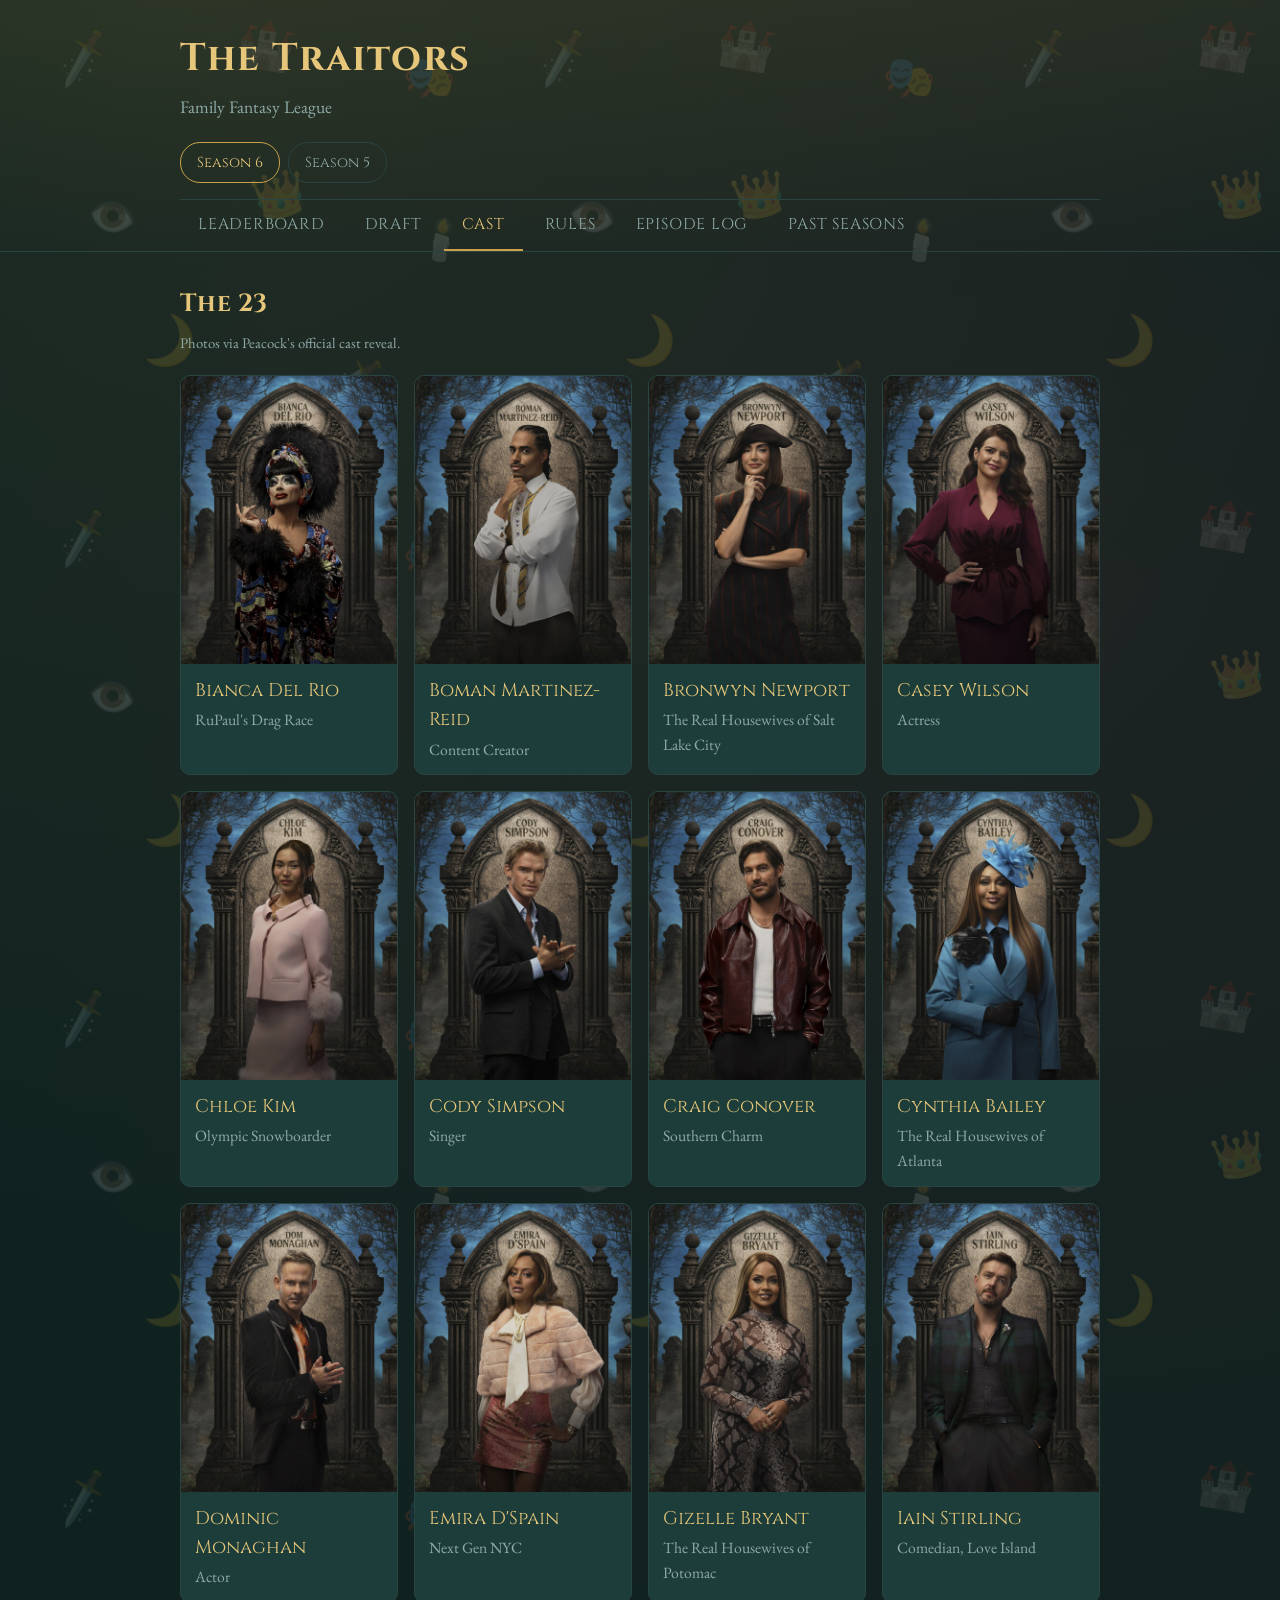
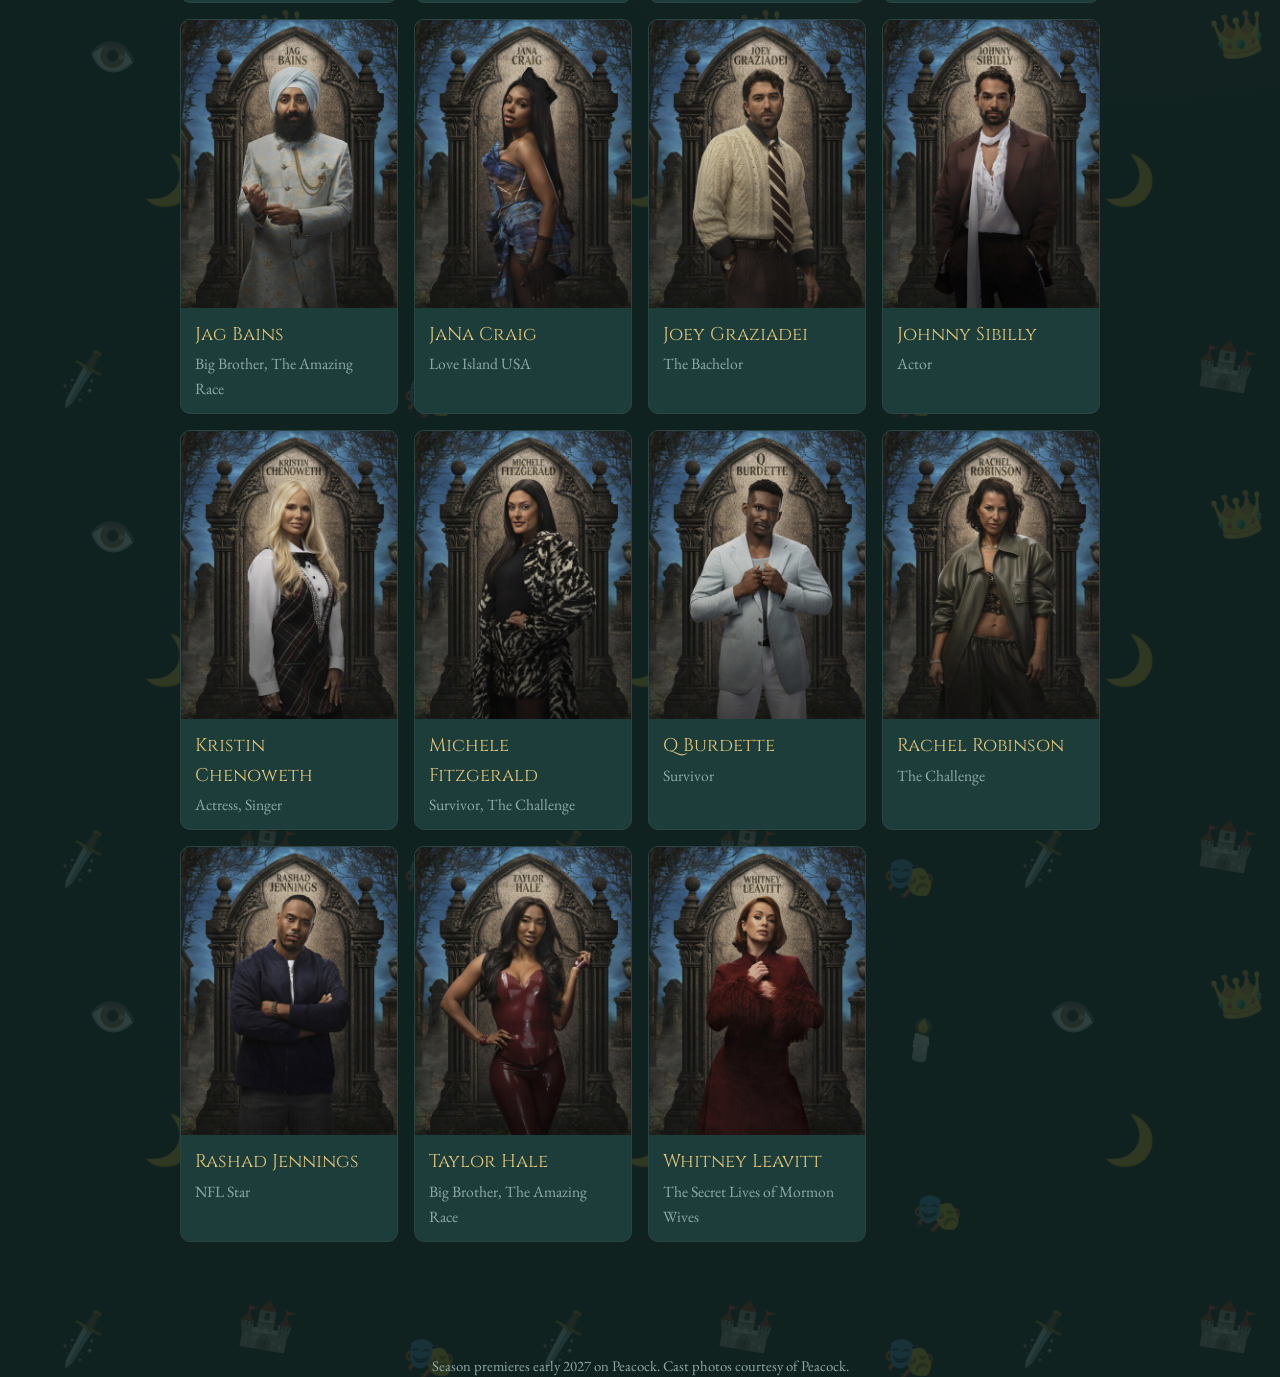
==== commit 5684c7fe: "Move season picker into the header above the page nav Season is the higher level, so it sits above L" ====
--- a/cast.html
+++ b/cast.html
@@ -12,6 +12,7 @@
   <div class="wrap">
     <h1 class="site-title">The Traitors</h1>
     <p class="site-subtitle">Family Fantasy League</p>
+    <div class="season-tabs header-season-tabs" id="league-season-tabs"></div>
     <nav class="main-nav">
       <a href="index.html">Leaderboard</a>
       <a href="draft.html">Draft</a>
@@ -24,7 +25,6 @@
 </header>
 
 <div class="wrap">
-  <div class="season-tabs" id="league-season-tabs"></div>
   <h2 id="cast-title">The Cast</h2>
   <p class="photo-credit" id="photo-credit"></p>
   <div id="cast-grid" class="cast-grid"></div>
--- a/style.css
+++ b/style.css
@@ -662,3 +662,11 @@
   white-space: nowrap;
   vertical-align: middle;
 }
+
+/* League season picker sits in the header, above the page nav */
+.season-tabs.header-season-tabs { margin: 0 0 16px; }
+
+/* Narrow phones: the "20-pt pool, split evenly" cell was pushing the rules table 3px wide */
+@media (max-width: 400px) {
+  table.rules-table th, table.rules-table td { padding: 10px 8px; }
+}
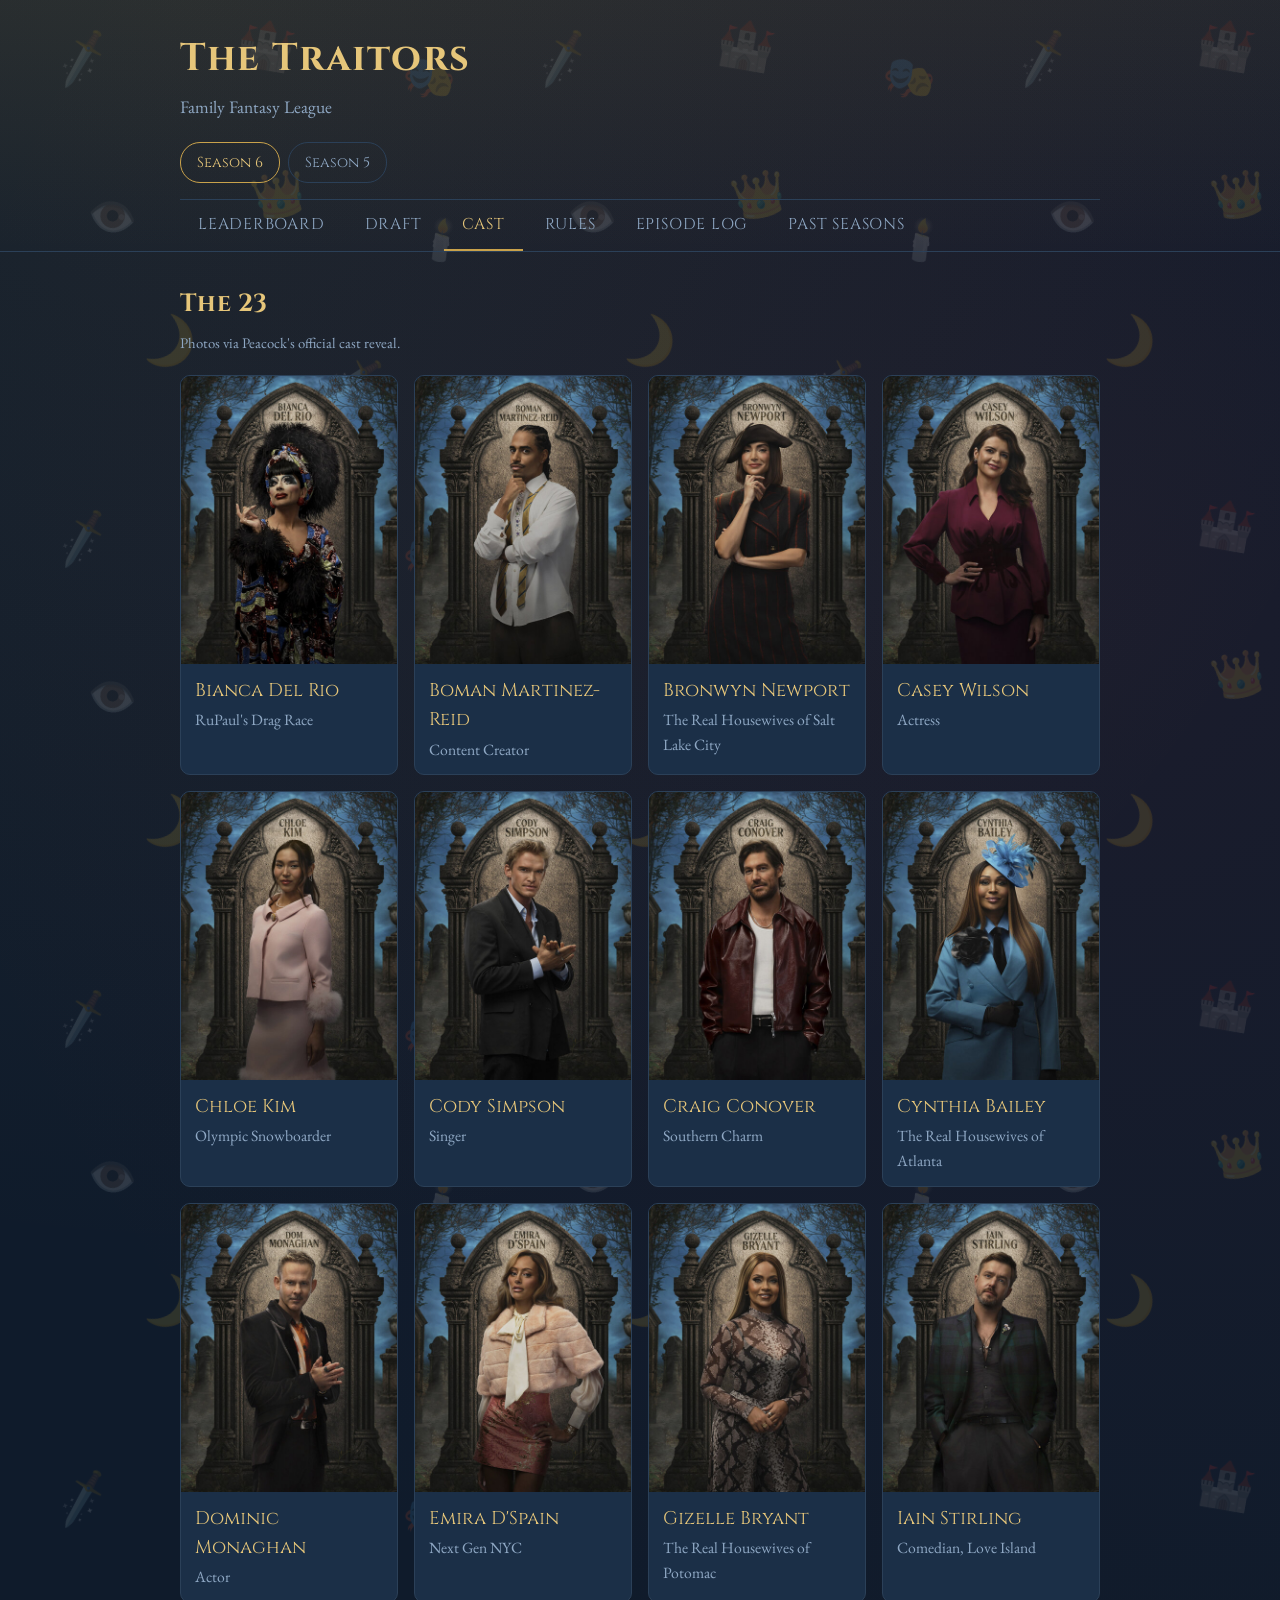
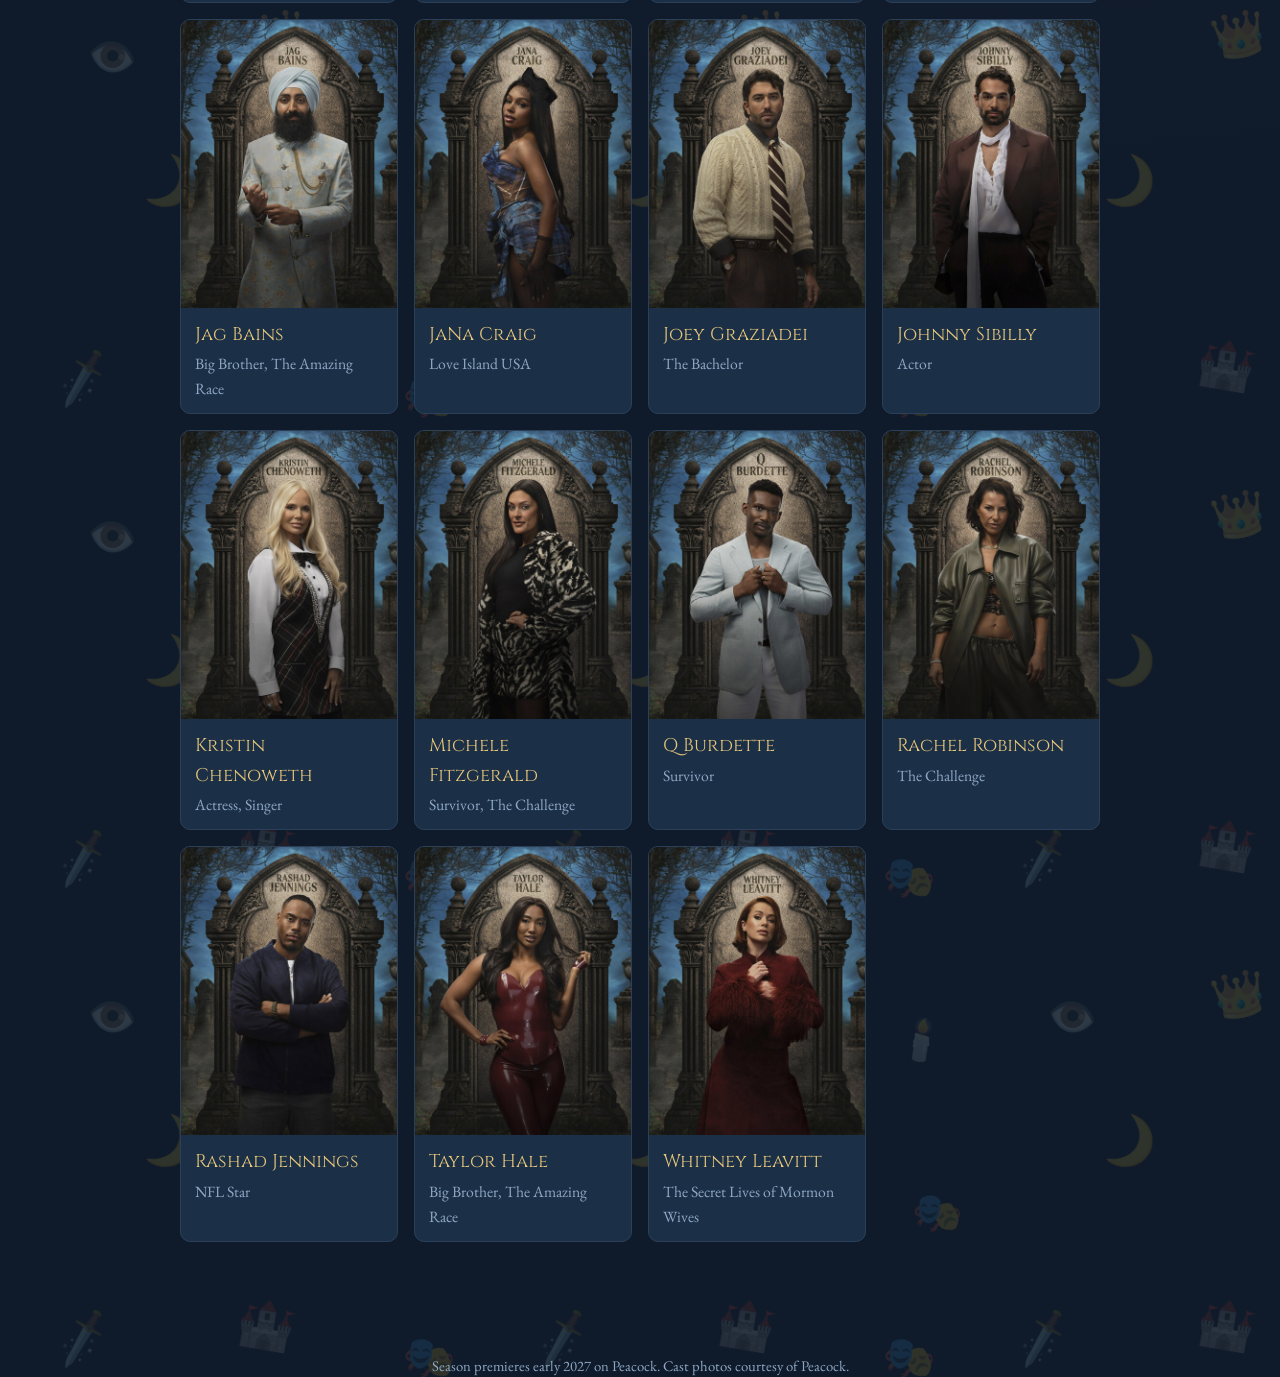
==== commit c4fc95cf: "Season 6 moonlit-steel theme; fix live draft board rows Per-season colors in style.css (:root[data-s" ====
--- a/cast.html
+++ b/cast.html
@@ -5,6 +5,7 @@
 <meta name="viewport" content="width=device-width, initial-scale=1.0">
 <title>The Traitors - Fantasy League</title>
 <link rel="icon" href="data:image/svg+xml,%3Csvg xmlns='http://www.w3.org/2000/svg' viewBox='0 0 100 100'%3E%3Ctext y='.9em' font-size='90'%3E%F0%9F%97%A1%EF%B8%8F%3C/text%3E%3C/svg%3E">
+<script src="js/theme-boot.js"></script>
 <link rel="stylesheet" href="style.css">
 </head>
 <body>
--- a/style.css
+++ b/style.css
@@ -11,9 +11,22 @@
   --green: #4f8f6b;
   --text: #ece6d8;
   --text-dim: #8faaa8;
+  --bg-out: #2a2e2d;
   --font-display: 'Cinzel', Georgia, serif;
   --font-body: 'EB Garamond', Georgia, 'Times New Roman', serif;
   --bg-pattern: url("[data-uri]");
+}
+
+/* Season 6 (celebrity season): moonlit steel blue, matched to Peacock's cast-photo
+   backdrops. Season 5 (New Blood) keeps the green above. js/theme-boot.js sets
+   data-season before first paint so neither season flashes the other's colors. */
+:root[data-season="6"] {
+  --bg: #0f1b2b;
+  --bg-raised: #15253a;
+  --bg-card: #1b2f47;
+  --border: #2b4058;
+  --text-dim: #8fa8c4;
+  --bg-out: #252c37;
 }
 
 * { box-sizing: border-box; }
@@ -184,13 +197,16 @@
 }
 
 .roster-list .avatar { width: 60px; height: 60px; }
+/* Live draft board rows: small photo beside the name, pick number pushed right */
+.roster-list .pwho { display: flex; align-items: center; gap: 10px; flex: 1; min-width: 0; }
+.roster-list .pwho .avatar { width: 30px; height: 30px; }
 
 .roster-list .pname { color: var(--text); }
 .roster-list .pname.eliminated { color: var(--text-dim); text-decoration: line-through; }
 .standings-roster li { padding: 10px 8px; }
 .standings-roster .pname { font-weight: 600; }
 .standings-roster .pname.eliminated { font-weight: 400; }
-.standings-roster li.out { background: #2a2e2d; border-radius: 6px; }
+.standings-roster li.out { background: var(--bg-out); border-radius: 6px; }
 .standings-roster li.out .avatar { filter: grayscale(1); }
 .roster-list .pname.traitor { color: var(--red); }
 .roster-list .pmeta { display: block; font-size: 0.82rem; color: var(--text-dim); }
